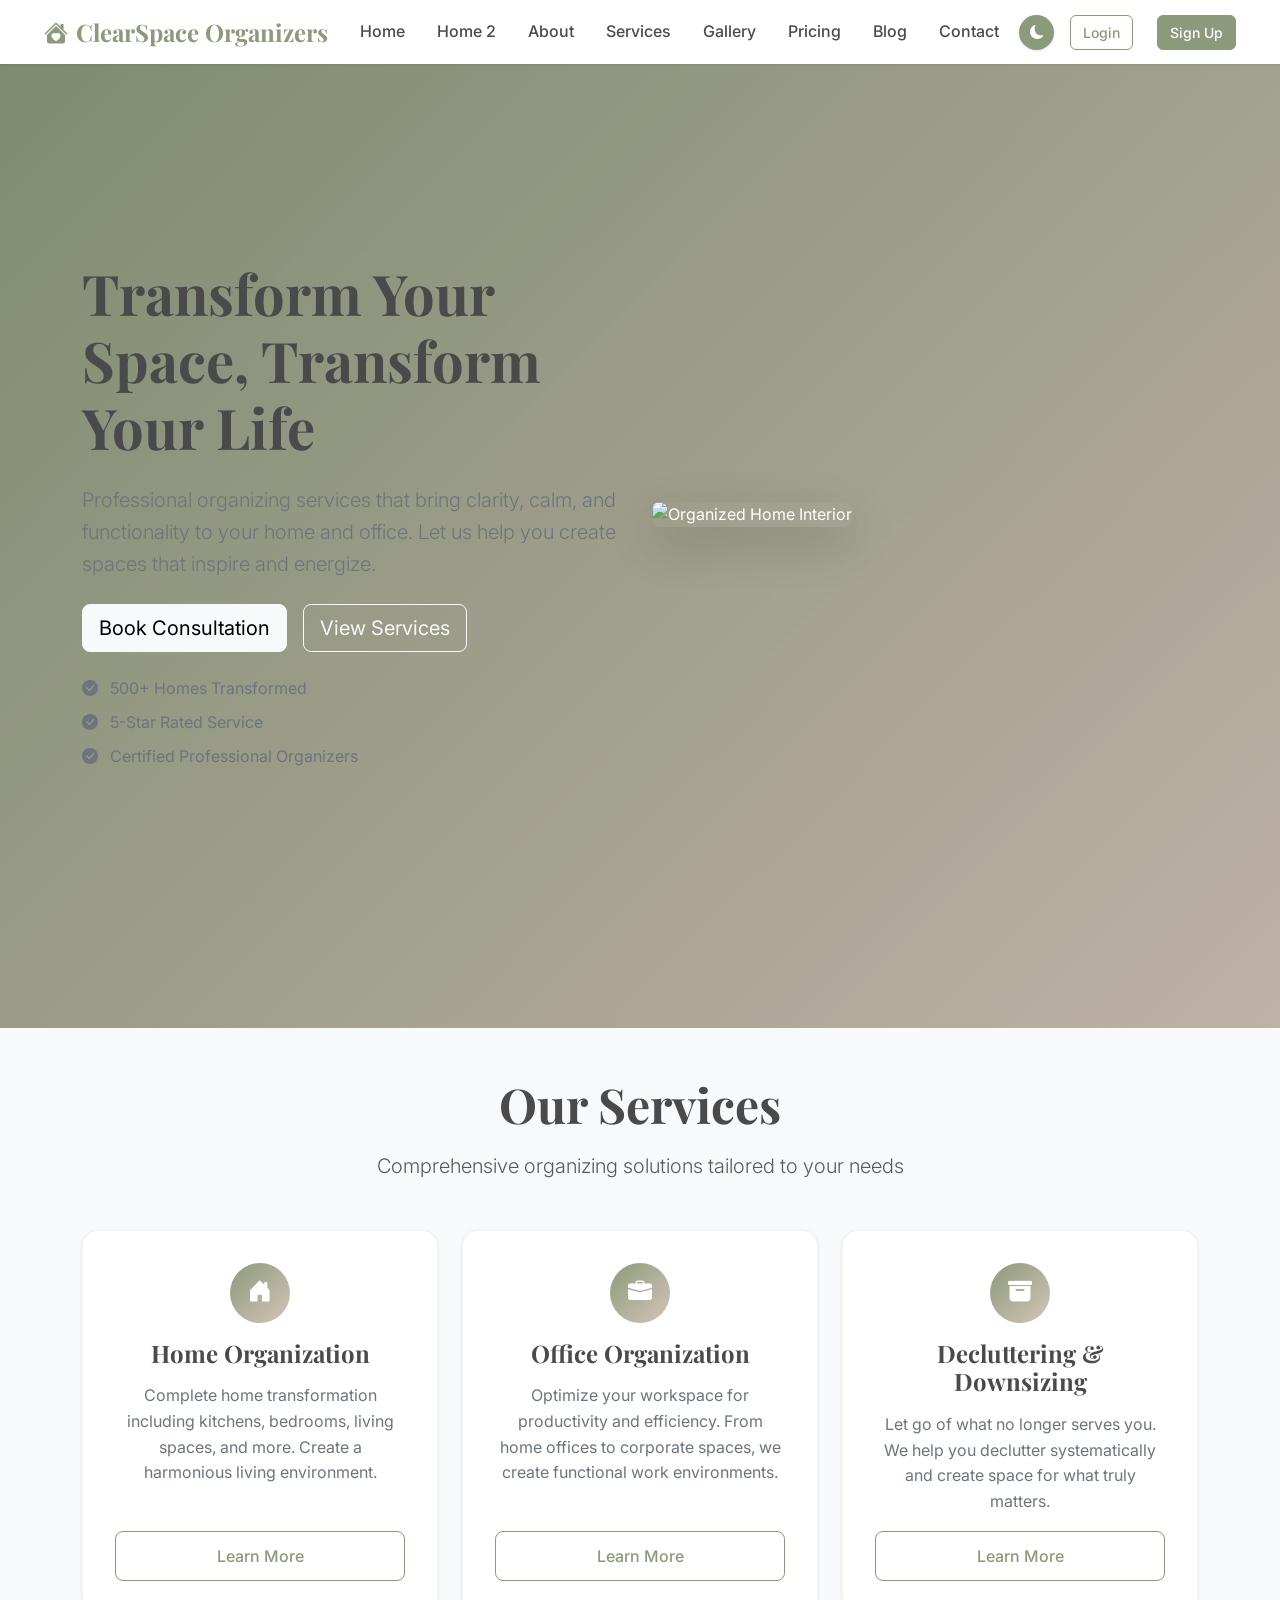
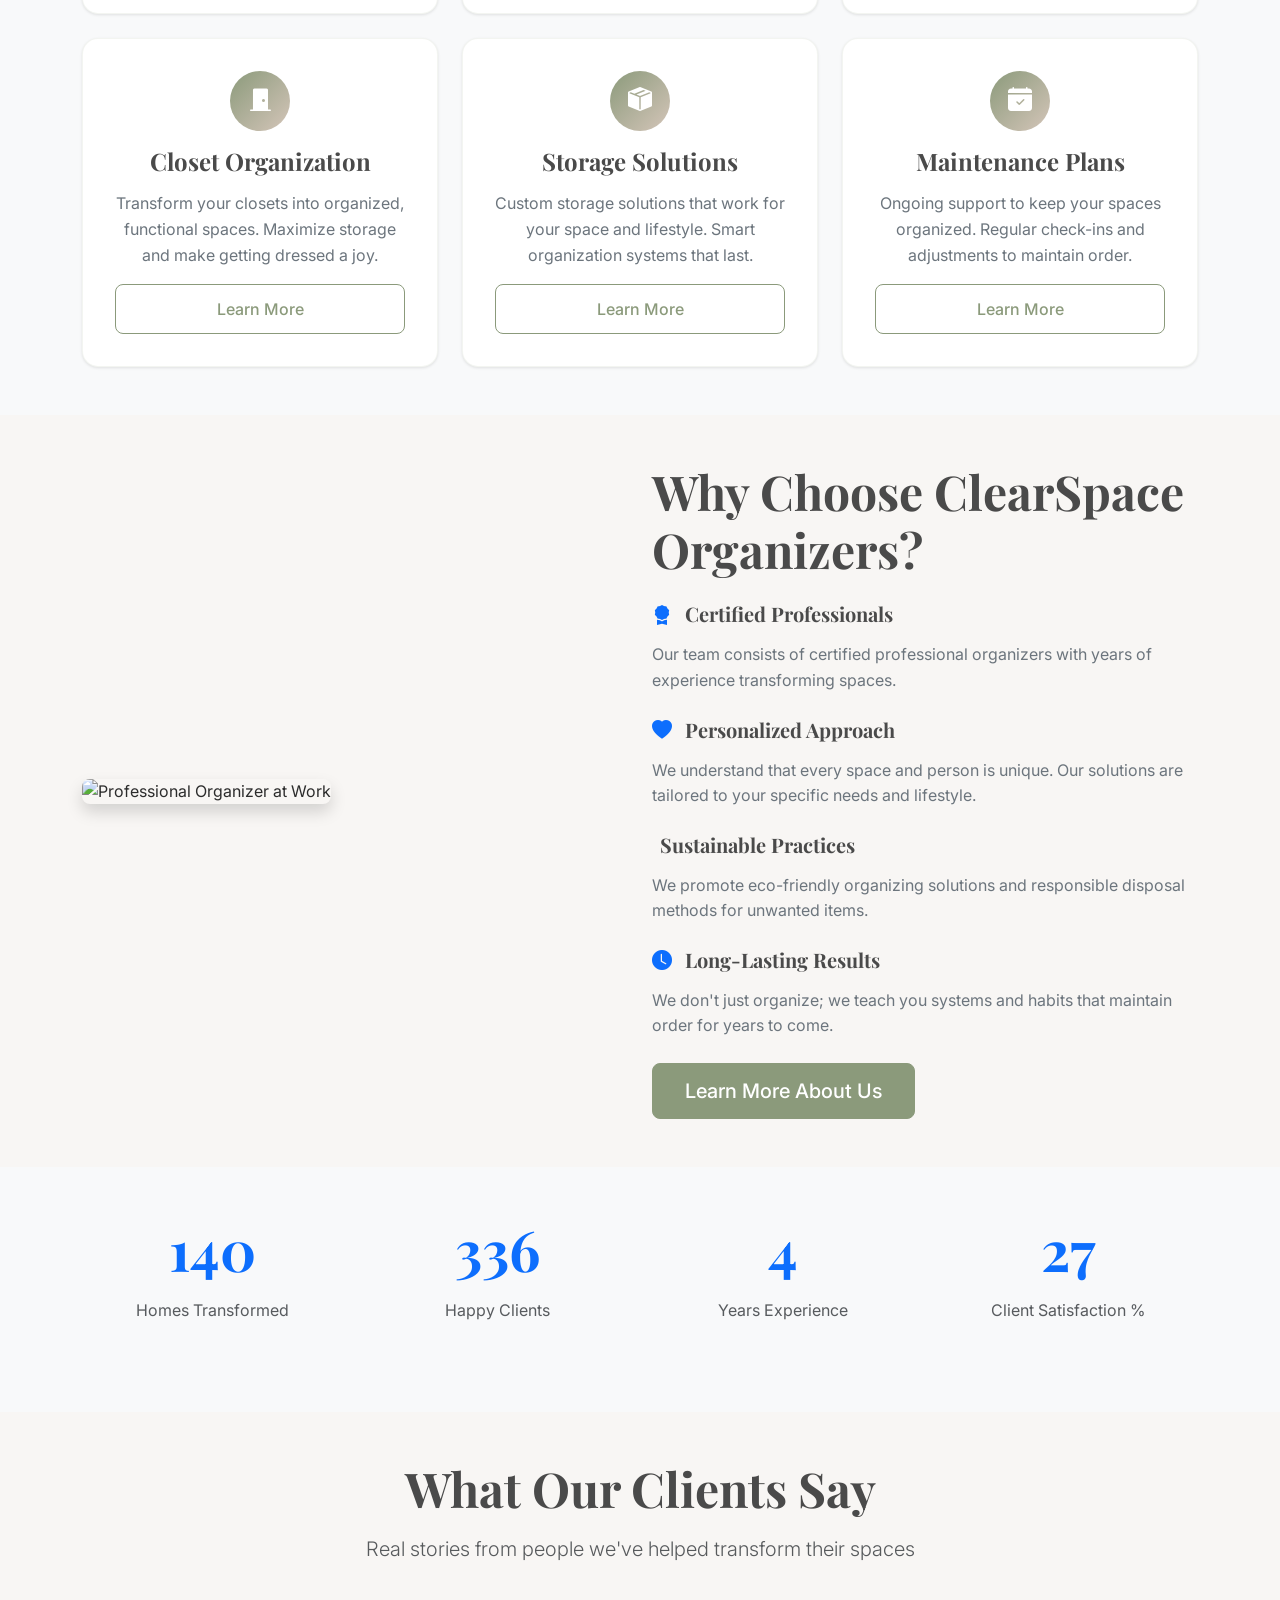
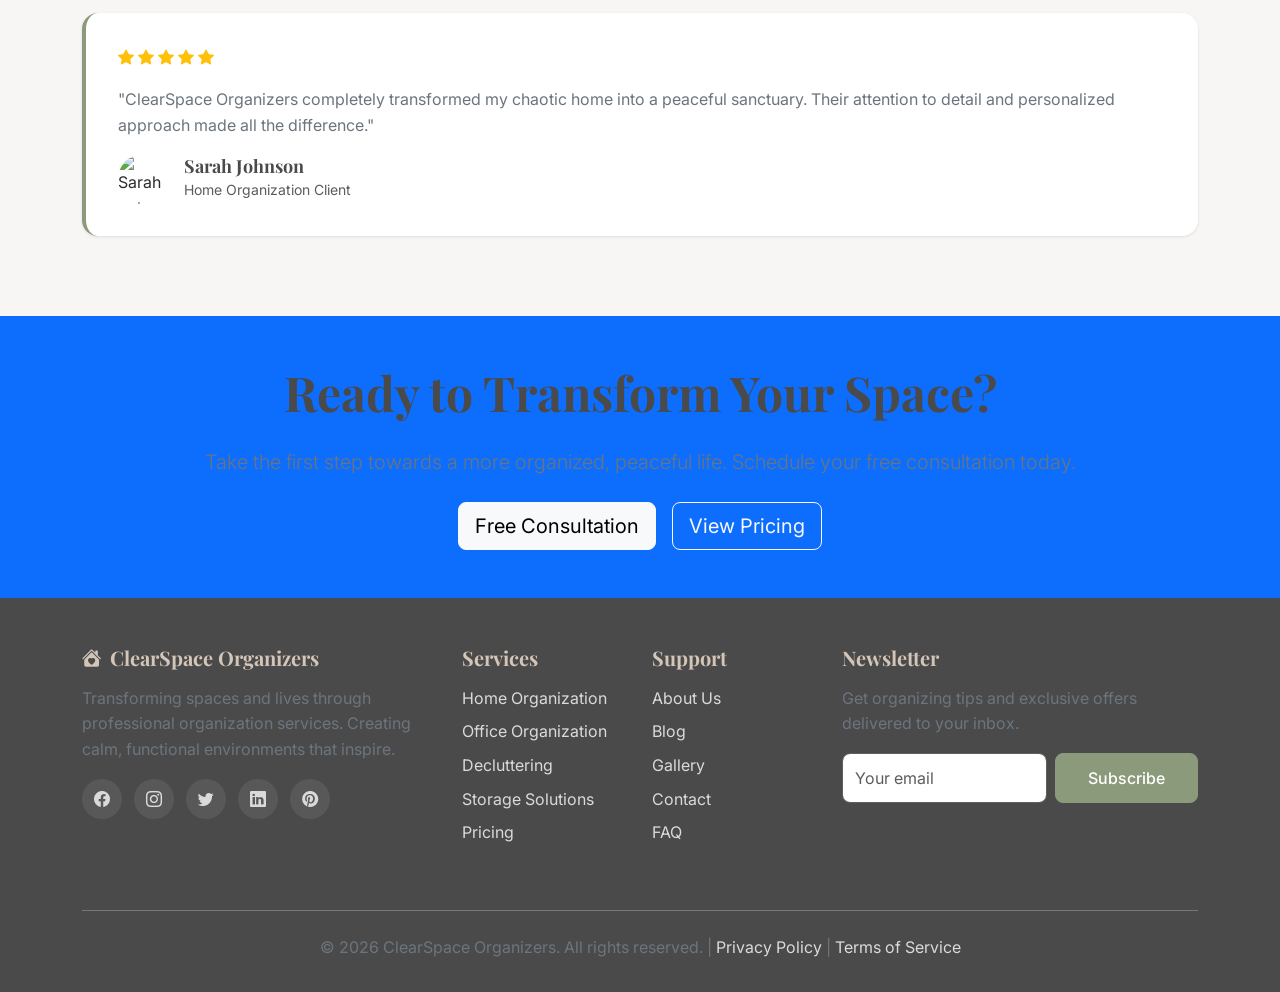
==== index.html @ b967cad3 "first commit" ====
<!DOCTYPE html>
<html lang="en" data-theme="light">

<head>
    <meta charset="UTF-8">
    <meta name="viewport" content="width=device-width, initial-scale=1.0">
    <title>ClearSpace Organizers - Professional Home & Office Organization Services</title>
    <meta name="description"
        content="Transform your space with ClearSpace Organizers. Professional home organization, decluttering, and storage solutions for a calmer, more organized life.">
    <meta name="keywords"
        content="professional organizer, home organization, decluttering, storage solutions, office organization">
    <meta name="author" content="ClearSpace Organizers">

    <!-- Bootstrap 5 CSS -->
    <link href="https://cdn.jsdelivr.net/npm/bootstrap@5.3.0/dist/css/bootstrap.min.css" rel="stylesheet">
    <!-- Bootstrap Icons -->
    <link rel="stylesheet" href="https://cdn.jsdelivr.net/npm/bootstrap-icons@1.11.0/font/bootstrap-icons.css">
    <!-- Custom CSS -->
    <link rel="stylesheet" href="assets/css/style.css">

    <!-- Open Graph Meta Tags -->
    <meta property="og:title" content="ClearSpace Organizers - Professional Organization Services">
    <meta property="og:description"
        content="Transform your space with professional home and office organization services">
    <meta property="og:type" content="website">
    <meta property="og:url" content="#">

    <!-- Favicon -->
    <link rel="icon" type="image/x-icon" href="assets/images/favicon.ico">
</head>

<body>
    <!-- Navigation -->
    <header>
        <nav class="navbar navbar-expand-lg fixed-top">
            <div class="container">
                <a class="navbar-brand" href="index.html">
                    <i class="bi bi-house-heart-fill me-2"></i>ClearSpace Organizers
                </a>
                <button class="navbar-toggler" type="button" data-bs-toggle="collapse" data-bs-target="#navbarNav"
                    aria-controls="navbarNav" aria-expanded="false" aria-label="Toggle navigation">
                    <span class="navbar-toggler-icon"></span>
                </button>
                <div class="collapse navbar-collapse" id="navbarNav">
                    <ul class="navbar-nav me-auto">
                        <li class="nav-item">
                            <a class="nav-link active" href="index.html">Home</a>
                        </li>

                        <li class="nav-item">
                            <a class="nav-link active" href="home-2.html">Home&nbsp;2</a>
                        </li>
                        <li class="nav-item">
                            <a class="nav-link" href="about.html">About</a>
                        </li>
                        <li class="nav-item">
                            <a class="nav-link" href="services.html">Services</a>
                        </li>
                        <li class="nav-item">
                            <a class="nav-link" href="gallery.html">Gallery</a>
                        </li>
                        <li class="nav-item">
                            <a class="nav-link" href="pricing.html">Pricing</a>
                        </li>
                        <li class="nav-item">
                            <a class="nav-link" href="blog.html">Blog</a>
                        </li>
                        <li class="nav-item">
                            <a class="nav-link" href="contact.html">Contact</a>
                        </li>
                    </ul>
                    <div class="d-flex align-items-center">
                        <button class="theme-toggle me-3" id="themeToggle" aria-label="Toggle theme">
                            <i class="bi bi-moon-fill"></i>
                        </button>
                        <a href="login.html" class="btn btn-outline-primary btn-sm me-3">Login</a>
                        <a href="register.html" class="btn btn-primary btn-sm">Sign Up</a>
                    </div>
                </div>
            </div>
        </nav>
    </header>

    <!-- Main Content -->
    <main>
        <!-- Hero Section -->
        <section class="hero-section">
            <div class="container">
                <div class="row align-items-center min-vh-100">
                    <div class="col-lg-6 hero-content animate-slide-in-left">
                        <h1 class="display-4 fw-bold mb-4">Transform Your Space, Transform Your Life</h1>
                        <p class="lead mb-4">Professional organizing services that bring clarity, calm, and
                            functionality to your home and office. Let us help you create spaces that inspire and
                            energize.</p>
                        <div class="d-flex flex-wrap gap-3">
                            <a href="contact.html" class="btn btn-light btn-lg">Book Consultation</a>
                            <a href="services.html" class="btn btn-outline-light btn-lg">View Services</a>
                        </div>
                        <div class="mt-4">
                            <p class="mb-2"><i class="bi bi-check-circle-fill me-2"></i> 500+ Homes Transformed</p>
                            <p class="mb-2"><i class="bi bi-check-circle-fill me-2"></i> 5-Star Rated Service</p>
                            <p class="mb-0"><i class="bi bi-check-circle-fill me-2"></i> Certified Professional
                                Organizers</p>
                        </div>
                    </div>
                    <div class="col-lg-6 hero-content animate-slide-in-right">
                        <img src="https://images.unsplash.com/photo-1513694203232-719a280e022f?ixlib=rb-4.0.3&auto=format&fit=crop&w=1000&q=80"
                            alt="Organized Home Interior" class="img-fluid rounded-3 shadow-lg">
                    </div>
                </div>
            </div>
        </section>

        <!-- Services Overview Section -->
        <section class="section-padding bg-light">
            <div class="container">
                <div class="text-center mb-5 animate-on-scroll">
                    <h2 class="display-5 fw-bold">Our Services</h2>
                    <p class="lead text-muted">Comprehensive organizing solutions tailored to your needs</p>
                </div>
                <div class="row g-4">
                    <div class="col-md-6 col-lg-4 animate-on-scroll">
                        <div class="service-card text-center">
                            <div class="service-icon mx-auto">
                                <i class="bi bi-house-door-fill"></i>
                            </div>
                            <h4>Home Organization</h4>
                            <p>Complete home transformation including kitchens, bedrooms, living spaces, and more.
                                Create a harmonious living environment.</p>
                            <a href="services.html" class="btn btn-outline-primary">Learn More</a>
                        </div>
                    </div>
                    <div class="col-md-6 col-lg-4 animate-on-scroll">
                        <div class="service-card text-center">
                            <div class="service-icon mx-auto">
                                <i class="bi bi-briefcase-fill"></i>
                            </div>
                            <h4>Office Organization</h4>
                            <p>Optimize your workspace for productivity and efficiency. From home offices to corporate
                                spaces, we create functional work environments.</p>
                            <a href="services.html" class="btn btn-outline-primary">Learn More</a>
                        </div>
                    </div>
                    <div class="col-md-6 col-lg-4 animate-on-scroll">
                        <div class="service-card text-center">
                            <div class="service-icon mx-auto">
                                <i class="bi bi-archive-fill"></i>
                            </div>
                            <h4>Decluttering & Downsizing</h4>
                            <p>Let go of what no longer serves you. We help you declutter systematically and create
                                space for what truly matters.</p>
                            <a href="services.html" class="btn btn-outline-primary">Learn More</a>
                        </div>
                    </div>
                    <div class="col-md-6 col-lg-4 animate-on-scroll">
                        <div class="service-card text-center">
                            <div class="service-icon mx-auto">
                                <i class="bi bi-door-closed-fill"></i>
                            </div>
                            <h4>Closet Organization</h4>
                            <p>Transform your closets into organized, functional spaces. Maximize storage and make
                                getting dressed a joy.</p>
                            <a href="services.html" class="btn btn-outline-primary">Learn More</a>
                        </div>
                    </div>
                    <div class="col-md-6 col-lg-4 animate-on-scroll">
                        <div class="service-card text-center">
                            <div class="service-icon mx-auto">
                                <i class="bi bi-box-seam-fill"></i>
                            </div>
                            <h4>Storage Solutions</h4>
                            <p>Custom storage solutions that work for your space and lifestyle. Smart organization
                                systems that last.</p>
                            <a href="services.html" class="btn btn-outline-primary">Learn More</a>
                        </div>
                    </div>
                    <div class="col-md-6 col-lg-4 animate-on-scroll">
                        <div class="service-card text-center">
                            <div class="service-icon mx-auto">
                                <i class="bi bi-calendar-check-fill"></i>
                            </div>
                            <h4>Maintenance Plans</h4>
                            <p>Ongoing support to keep your spaces organized. Regular check-ins and adjustments to
                                maintain order.</p>
                            <a href="services.html" class="btn btn-outline-primary">Learn More</a>
                        </div>
                    </div>
                </div>
            </div>
        </section>

        <!-- Why Choose Us Section -->
        <section class="section-padding">
            <div class="container">
                <div class="row align-items-center">
                    <div class="col-lg-6 mb-4 mb-lg-0 animate-on-scroll">
                        <img src="https://www.findmyorganizer.com/dynamic/thumbs/2020/01/13/5e1bfad2b48f6.jpg"
                            alt="Professional Organizer at Work" class="img-fluid rounded-3 shadow">
                    </div>
                    <div class="col-lg-6 animate-on-scroll">
                        <h2 class="display-5 fw-bold mb-4">Why Choose ClearSpace Organizers?</h2>
                        <div class="mb-4">
                            <h5><i class="bi bi-award-fill text-primary me-2"></i> Certified Professionals</h5>
                            <p>Our team consists of certified professional organizers with years of experience
                                transforming spaces.</p>
                        </div>
                        <div class="mb-4">
                            <h5><i class="bi bi-heart-fill text-primary me-2"></i> Personalized Approach</h5>
                            <p>We understand that every space and person is unique. Our solutions are tailored to your
                                specific needs and lifestyle.</p>
                        </div>
                        <div class="mb-4">
                            <h5><i class="bi bi-shield-check-fill text-primary me-2"></i> Sustainable Practices</h5>
                            <p>We promote eco-friendly organizing solutions and responsible disposal methods for
                                unwanted items.</p>
                        </div>
                        <div class="mb-4">
                            <h5><i class="bi bi-clock-fill text-primary me-2"></i> Long-Lasting Results</h5>
                            <p>We don't just organize; we teach you systems and habits that maintain order for years to
                                come.</p>
                        </div>
                        <a href="about.html" class="btn btn-primary btn-lg">Learn More About Us</a>
                    </div>
                </div>
            </div>
        </section>

        <!-- Statistics Section -->
        <section class="section-padding bg-light">
            <div class="container">
                <div class="row text-center">
                    <div class="col-6 col-md-3 mb-4 animate-on-scroll">
                        <div class="stat-item">
                            <h3 class="display-4 fw-bold text-primary" data-counter="500">0</h3>
                            <p class="text-muted">Homes Transformed</p>
                        </div>
                    </div>
                    <div class="col-6 col-md-3 mb-4 animate-on-scroll">
                        <div class="stat-item">
                            <h3 class="display-4 fw-bold text-primary" data-counter="1200">0</h3>
                            <p class="text-muted">Happy Clients</p>
                        </div>
                    </div>
                    <div class="col-6 col-md-3 mb-4 animate-on-scroll">
                        <div class="stat-item">
                            <h3 class="display-4 fw-bold text-primary" data-counter="15">0</h3>
                            <p class="text-muted">Years Experience</p>
                        </div>
                    </div>
                    <div class="col-6 col-md-3 mb-4 animate-on-scroll">
                        <div class="stat-item">
                            <h3 class="display-4 fw-bold text-primary" data-counter="98">0</h3>
                            <p class="text-muted">Client Satisfaction %</p>
                        </div>
                    </div>
                </div>
            </div>
        </section>

        <!-- Testimonials Section -->
        <section class="section-padding">
            <div class="container">
                <div class="text-center mb-5 animate-on-scroll">
                    <h2 class="display-5 fw-bold">What Our Clients Say</h2>
                    <p class="lead text-muted">Real stories from people we've helped transform their spaces</p>
                </div>
                <div class="testimonial-slider">
                    <div class="testimonial-item">
                        <div class="testimonial-card">
                            <div class="rating mb-3">
                                <i class="bi bi-star-fill"></i>
                                <i class="bi bi-star-fill"></i>
                                <i class="bi bi-star-fill"></i>
                                <i class="bi bi-star-fill"></i>
                                <i class="bi bi-star-fill"></i>
                            </div>
                            <p class="mb-3">"ClearSpace Organizers completely transformed my chaotic home into a
                                peaceful sanctuary. Their attention to detail and personalized approach made all the
                                difference."</p>
                            <div class="d-flex align-items-center">
                                <img src="https://images.unsplash.com/photo-1494790108755-2616b612b786?ixlib=rb-4.0.3&ixid=M3wxMjA3fDB8MHxwaG90by1wYWdlfHx8fGVufDB8fHx8fA%3D%3D&auto=format&fit=crop&w=100&q=80"
                                    alt="Sarah Johnson" class="rounded-circle me-3" width="50" height="50">
                                <div>
                                    <h6 class="mb-0">Sarah Johnson</h6>
                                    <small class="text-muted">Home Organization Client</small>
                                </div>
                            </div>
                        </div>
                    </div>
                    <div class="testimonial-item">
                        <div class="testimonial-card">
                            <div class="rating mb-3">
                                <i class="bi bi-star-fill"></i>
                                <i class="bi bi-star-fill"></i>
                                <i class="bi bi-star-fill"></i>
                                <i class="bi bi-star-fill"></i>
                                <i class="bi bi-star-fill"></i>
                            </div>
                            <p class="mb-3">"I was overwhelmed by years of accumulated clutter. The team was patient,
                                non-judgmental, and helped me create systems that actually work for my lifestyle."</p>
                            <div class="d-flex align-items-center">
                                <img src="https://images.unsplash.com/photo-1507003211169-0a1dd7228f2d?ixlib=rb-4.0.3&ixid=M3wxMjA3fDB8MHxwaG90by1wYWdlfHx8fGVufDB8fHx8fA%3D%3D&auto=format&fit=crop&w=100&q=80"
                                    alt="Michael Chen" class="rounded-circle me-3" width="50" height="50">
                                <div>
                                    <h6 class="mb-0">Michael Chen</h6>
                                    <small class="text-muted">Decluttering Client</small>
                                </div>
                            </div>
                        </div>
                    </div>
                    <div class="testimonial-item">
                        <div class="testimonial-card">
                            <div class="rating mb-3">
                                <i class="bi bi-star-fill"></i>
                                <i class="bi bi-star-fill"></i>
                                <i class="bi bi-star-fill"></i>
                                <i class="bi bi-star-fill"></i>
                                <i class="bi bi-star-fill"></i>
                            </div>
                            <p class="mb-3">"My home office went from disaster zone to productivity powerhouse. I'm more
                                focused and efficient than ever before. Worth every penny!"</p>
                            <div class="d-flex align-items-center">
                                <img src="https://images.unsplash.com/photo-1438761681033-6461ffad8d80?ixlib=rb-4.0.3&ixid=M3wxMjA3fDB8MHxwaG90by1wYWdlfHx8fGVufDB8fHx8fA%3D%3D&auto=format&fit=crop&w=100&q=80"
                                    alt="Emily Rodriguez" class="rounded-circle me-3" width="50" height="50">
                                <div>
                                    <h6 class="mb-0">Emily Rodriguez</h6>
                                    <small class="text-muted">Office Organization Client</small>
                                </div>
                            </div>
                        </div>
                    </div>
                </div>
            </div>
        </section>

        <!-- CTA Section -->
        <section class="section-padding bg-primary text-white">
            <div class="container text-center">
                <h2 class="display-5 fw-bold mb-4">Ready to Transform Your Space?</h2>
                <p class="lead mb-4">Take the first step towards a more organized, peaceful life. Schedule your free
                    consultation today.</p>
                <div class="d-flex justify-content-center gap-3 flex-wrap">
                    <a href="contact.html" class="btn btn-light btn-lg">Free Consultation</a>
                    <a href="pricing.html" class="btn btn-outline-light btn-lg">View Pricing</a>
                </div>
            </div>
        </section>
    </main>

    <!-- Footer -->
    <footer class="footer">
        <div class="container">
            <div class="row">
                <div class="col-lg-4 mb-4">
                    <h5><i class="bi bi-house-heart-fill me-2"></i>ClearSpace Organizers</h5>
                    <p class="mb-3">Transforming spaces and lives through professional organization services. Creating
                        calm, functional environments that inspire.</p>
                    <div class="social-icons">
                        <a href="#" aria-label="Facebook"><i class="bi bi-facebook"></i></a>
                        <a href="#" aria-label="Instagram"><i class="bi bi-instagram"></i></a>
                        <a href="#" aria-label="Twitter"><i class="bi bi-twitter"></i></a>
                        <a href="#" aria-label="LinkedIn"><i class="bi bi-linkedin"></i></a>
                        <a href="#" aria-label="Pinterest"><i class="bi bi-pinterest"></i></a>
                    </div>
                </div>
                <div class="col-lg-2 col-md-6 mb-4">
                    <h5>Services</h5>
                    <ul class="list-unstyled">
                        <li class="mb-2"><a href="services.html">Home Organization</a></li>
                        <li class="mb-2"><a href="services.html">Office Organization</a></li>
                        <li class="mb-2"><a href="services.html">Decluttering</a></li>
                        <li class="mb-2"><a href="services.html">Storage Solutions</a></li>
                        <li class="mb-2"><a href="pricing.html">Pricing</a></li>
                    </ul>
                </div>
                <div class="col-lg-2 col-md-6 mb-4">
                    <h5>Support</h5>
                    <ul class="list-unstyled">
                        <li class="mb-2"><a href="about.html">About Us</a></li>
                        <li class="mb-2"><a href="blog.html">Blog</a></li>
                        <li class="mb-2"><a href="gallery.html">Gallery</a></li>
                        <li class="mb-2"><a href="contact.html">Contact</a></li>
                        <li class="mb-2"><a href="#">FAQ</a></li>
                    </ul>
                </div>
                <div class="col-lg-4 mb-4">
                    <h5>Newsletter</h5>
                    <p class="mb-3">Get organizing tips and exclusive offers delivered to your inbox.</p>
                    <form class="d-flex">
                        <input type="email" class="form-control me-2" placeholder="Your email" required>
                        <button type="submit" class="btn btn-primary">Subscribe</button>
                    </form>
                </div>
            </div>
            <hr class="my-4 bg-white">
            <div class="text-center">
                <p class="mb-0">&copy; 2026 ClearSpace Organizers. All rights reserved. | <a href="#"
                        class="text-white">Privacy Policy</a> | <a href="#" class="text-white">Terms of Service</a></p>
            </div>
        </div>
    </footer>

    <!-- Back to Top Button -->
    <button class="back-to-top" id="backToTop" aria-label="Back to top">
        <i class="bi bi-arrow-up"></i>
    </button>

    <!-- Bootstrap 5 JS -->
    <script src="https://cdn.jsdelivr.net/npm/bootstrap@5.3.0/dist/js/bootstrap.bundle.min.js"></script>
    <!-- Custom JS -->
    <script src="assets/js/main.js"></script>
</body>

</html>
---- assets/css/style.css ----
/* ==================== IMPORTS ==================== */
@import url('https://fonts.googleapis.com/css2?family=Playfair+Display:wght@400;700&family=Inter:wght@300;400;500;600;700&display=swap');

/* ==================== CSS VARIABLES ==================== */
:root {
  /* Colors */
  --primary-color: #8B9A7B;
  /* Soft Sage Green */
  --secondary-color: #D4C5B9;
  /* Warm Beige/Light Taupe */
  --accent-color: #4A4A4A;
  /* Elegant Charcoal/Dark Gray */
  --light-color: #F8F6F4;
  --dark-color: #2C2C2C;
  --white-color: #FFFFFF;
  --gray-color: #6C757D;

  /* Typography */
  --primary-font: 'Inter', sans-serif;
  --secondary-font: 'Playfair Display', serif;

  /* Spacing */
  --spacing-xs: 0.5rem;
  --spacing-sm: 1rem;
  --spacing-md: 2rem;
  --spacing-lg: 3rem;
  --spacing-xl: 4rem;

  /* Border Radius */
  --border-radius-sm: 0.375rem;
  --border-radius-md: 0.5rem;
  --border-radius-lg: 1rem;

  /* Shadows */
  --shadow-sm: 0 1px 3px rgba(0, 0, 0, 0.1);
  --shadow-md: 0 4px 6px rgba(0, 0, 0, 0.1);
  --shadow-lg: 0 10px 25px rgba(0, 0, 0, 0.1);

  /* Transitions */
  --transition: all 0.3s ease;
}

/* ==================== DARK MODE VARIABLES ==================== */
/* ==================== DARK MODE VARIABLES ==================== */
body.dark {
  --primary-color: #9AAB8B;
  --secondary-color: #4A4A4A;
  /* Darker secondary for contrast */
  --accent-color: #F0F0F0;
  --light-color: #121212;
  /* Deep dark background */
  --dark-color: #E0E0E0;
  /* Light text */
  --white-color: #1E1E1E;
  /* Dark component bg */
  --gray-color: #B0B0B0;
}

/* ==================== DARK MODE OVERRIDES ==================== */
body.dark h1,
body.dark h2,
body.dark h3,
body.dark h4,
body.dark h5,
body.dark h6 {
  color: var(--accent-color) !important;
}

body.dark p,
body.dark span,
body.dark li {
  color: var(--dark-color);
}

body.dark a {
  color: #B8C9A9;
  /* Lighter Sage for links */
}

body.dark a:hover {
  color: #FFFFFF;
}

/* Dark Mode - Header/Nav */
body.dark .navbar {
  background-color: #1E1E1E !important;
  border-bottom: 1px solid #333;
}

body.dark .navbar-brand {
  color: #9AAB8B !important;
}

body.dark .navbar-nav .nav-link {
  color: #E0E0E0 !important;
}

body.dark .navbar-nav .nav-link:hover,
body.dark .navbar-nav .nav-link.active {
  color: #9AAB8B !important;
}

/* Dark Mode - Hero Section */
body.dark .hero-section {
  background: linear-gradient(135deg, #1a1a1a, #2c2c2c);
  color: #E0E0E0;
}

body.dark .hero-section h1,
body.dark .hero-section p {
  color: #FFFFFF !important;
}

/* Dark Mode - Footer */
body.dark .footer {
  background-color: #000000;
  color: #B0B0B0;
  border-top: 1px solid #333;
}

body.dark .footer h5 {
  color: #FFFFFF;
}

body.dark .footer a {
  color: #B0B0B0;
  opacity: 1;
}

body.dark .footer a:hover {
  color: #9AAB8B;
}

body.dark .form-control,
body.dark .form-select {
  background-color: #2C2C2C;
  border-color: #444;
  color: #E0E0E0;
}

body.dark .form-control:focus {
  background-color: #333;
  color: #FFFFFF;
}

body.dark .card {
  background-color: #1E1E1E;
  border-color: #333;
}

body.dark .service-card,
body.dark .pricing-card,
body.dark .blog-card {
  background-color: #1E1E1E;
  border: 1px solid #333;
}

body.dark .accordion-button {
  background-color: #1E1E1E;
  color: #E0E0E0;
}

body.dark .accordion-button:not(.collapsed) {
  background-color: #2C2C2C;
  color: #9AAB8B;
}

body.dark .accordion-item {
  background-color: #1E1E1E;
  border-color: #333;
}

/* Dark Mode - Bootstrap Utility Overrides */
body.dark .bg-light {
  background-color: #1E1E1E !important;
  color: #E0E0E0;
}

body.dark .bg-white {
  background-color: #121212 !important;
}

body.dark .text-muted {
  color: #B0B0B0 !important;
}

body.dark .form-label {
  color: #E0E0E0;
}

body.dark .input-group-text {
  background-color: #2C2C2C;
  border-color: #444;
  color: #E0E0E0;
}

body.dark .form-check-label {
  color: #E0E0E0;
}

body.dark .divider span {
  background-color: #1E1E1E !important;
  color: #B0B0B0;
  padding: 0 10px;
}

body.dark .divider::after {
  background: #444;
}

body.dark .text-dark {
  color: #E0E0E0 !important;
}

body.dark a.text-dark:hover {
  color: var(--primary-color) !important;
}

body.dark ::placeholder {
  color: #888 !important;
  opacity: 1;
  /* Firefox */
}



body.dark .border-light {
  border-color: #333 !important;
}

body.dark .shadow-sm,
body.dark .shadow,
body.dark .shadow-lg {
  box-shadow: 0 4px 6px rgba(0, 0, 0, 0.3) !important;
}

/* Specific Fixes for Stats/Counters */
body.dark .stat-item h3 {
  color: #9AAB8B !important;
  /* Ensure primary color visibility */
}

body.dark .review-card,
body.dark .feature-box {
  background-color: #1E1E1E;
  border: 1px solid #333;
}

/* ==================== GLOBAL STYLES ==================== */
* {
  margin: 0;
  padding: 0;
  box-sizing: border-box;
}

html {
  scroll-behavior: smooth;
}

body {
  font-family: var(--primary-font);
  font-size: 16px;
  line-height: 1.6;
  color: var(--dark-color);
  background-color: var(--light-color);
  transition: var(--transition);
}

/* ==================== TYPOGRAPHY ==================== */
h1,
h2,
h3,
h4,
h5,
h6 {
  font-family: var(--secondary-font);
  font-weight: 700;
  color: var(--accent-color);
  margin-bottom: var(--spacing-sm);
  line-height: 1.2;
}

h1 {
  font-size: 3rem;
}

h2 {
  font-size: 2.5rem;
}

h3 {
  font-size: 2rem;
}

h4 {
  font-size: 1.5rem;
}

h5 {
  font-size: 1.25rem;
}

h6 {
  font-size: 1.125rem;
}

p {
  margin-bottom: var(--spacing-sm);
  color: var(--gray-color);
}

a {
  color: var(--primary-color);
  text-decoration: none;
  transition: var(--transition);
}

a:hover {
  color: var(--accent-color);
}

/* ==================== BOOTSTRAP OVERRIDES ==================== */
.btn-primary {
  background-color: var(--primary-color);
  border-color: var(--primary-color);
  color: var(--white-color);
  font-weight: 500;
  padding: 0.75rem 2rem;
  border-radius: var(--border-radius-md);
  transition: var(--transition);
}

.btn-primary:hover {
  background-color: var(--accent-color);
  border-color: var(--accent-color);
  transform: translateY(-2px);
  box-shadow: var(--shadow-md);
}

.btn-outline-primary {
  border-color: var(--primary-color);
  color: var(--primary-color);
  font-weight: 500;
  padding: 0.75rem 2rem;
  border-radius: var(--border-radius-md);
  transition: var(--transition);
}

.btn-outline-primary:hover {
  background-color: var(--primary-color);
  border-color: var(--primary-color);
  color: var(--white-color);
  transform: translateY(-2px);
  box-shadow: var(--shadow-md);
}

.navbar {
  background-color: var(--white-color) !important;
  box-shadow: var(--shadow-sm);
  transition: var(--transition);
}

@media (min-width: 1200px) {
  .navbar .container {
    max-width: 95%;
  }
}

.navbar-brand {
  font-family: var(--secondary-font);
  font-size: 1.5rem;
  font-weight: 700;
  color: var(--primary-color) !important;
}

.navbar-nav .nav-link {
  color: var(--accent-color) !important;
  font-weight: 500;
  margin: 0 0.5rem;
  transition: var(--transition);
}

.navbar-nav .nav-link:hover {
  color: var(--primary-color) !important;
}

/* ==================== CUSTOM COMPONENTS ==================== */
.hero-section {
  background: linear-gradient(135deg, var(--primary-color), var(--secondary-color));
  color: var(--white-color);
  padding: var(--spacing-xl) 0;
  min-height: 100vh;
  display: flex;
  align-items: center;
  position: relative;
  overflow: hidden;
}

.hero-section::before {
  content: '';
  position: absolute;
  top: 0;
  left: 0;
  right: 0;
  bottom: 0;
  background: rgba(0, 0, 0, 0.1);
  z-index: 1;
}

.hero-content {
  position: relative;
  z-index: 2;
}

.section-padding {
  padding: var(--spacing-lg) 0;
}

.service-card {
  background: var(--white-color);
  border-radius: var(--border-radius-lg);
  padding: var(--spacing-md);
  box-shadow: var(--shadow-sm);
  transition: var(--transition);
  height: 100%;
  border: 1px solid rgba(139, 154, 123, 0.1);
  display: flex;
  flex-direction: column;
}

.service-card .btn {
  margin-top: auto;
}

.service-card:hover {
  transform: translateY(-5px);
  box-shadow: var(--shadow-lg);
  border-color: var(--primary-color);
}

.service-icon {
  width: 60px;
  height: 60px;
  background: linear-gradient(135deg, var(--primary-color), var(--secondary-color));
  border-radius: 50%;
  display: flex;
  align-items: center;
  justify-content: center;
  margin-bottom: var(--spacing-sm);
  color: var(--white-color);
  font-size: 1.5rem;
}

.testimonial-card {
  background: var(--white-color);
  border-radius: var(--border-radius-lg);
  padding: var(--spacing-md);
  box-shadow: var(--shadow-sm);
  margin-bottom: var(--spacing-md);
  border-left: 4px solid var(--primary-color);
}

.rating {
  color: #FFC107;
  margin-bottom: var(--spacing-sm);
}

.footer {
  background-color: var(--accent-color);
  color: var(--white-color);
  padding: var(--spacing-lg) 0 var(--spacing-md);
}

.footer h5 {
  color: var(--secondary-color);
  margin-bottom: var(--spacing-sm);
}

.footer a {
  color: var(--white-color);
  opacity: 0.8;
}

.footer a:hover {
  opacity: 1;
  color: var(--secondary-color);
}

.social-icons a {
  display: inline-block;
  width: 40px;
  height: 40px;
  background: rgba(255, 255, 255, 0.1);
  border-radius: 50%;
  text-align: center;
  line-height: 40px;
  margin-right: var(--spacing-xs);
  transition: var(--transition);
}

.social-icons a:hover {
  background: var(--primary-color);
  transform: translateY(-3px);
}

/* ==================== THEME TOGGLE ==================== */
.theme-toggle {
  background: var(--primary-color);
  color: var(--white-color);
  border: none;
  border-radius: 50%;
  width: 35px;
  height: 35px;
  display: flex;
  align-items: center;
  justify-content: center;
  cursor: pointer;
  box-shadow: var(--shadow-sm);
  transition: var(--transition);
  font-size: 0.875rem;
}

.theme-toggle:hover {
  background: var(--accent-color);
  transform: scale(1.1);
}

/* ==================== NAVBAR BUTTONS ==================== */
.navbar .btn-sm {
  padding: 0.375rem 0.75rem;
  font-size: 0.875rem;
  border-radius: 0.375rem;
}

.navbar .btn-primary {
  margin-left: 0.5rem;
}

/* ==================== BACK TO TOP ==================== */
.back-to-top {
  position: fixed;
  bottom: 30px;
  right: 30px;
  background: var(--primary-color);
  color: var(--white-color);
  border: none;
  border-radius: 50%;
  width: 50px;
  height: 50px;
  display: flex;
  align-items: center;
  justify-content: center;
  cursor: pointer;
  box-shadow: var(--shadow-md);
  transition: var(--transition);
  opacity: 0;
  visibility: hidden;
  z-index: 999;
}

.back-to-top.show {
  opacity: 1;
  visibility: visible;
}

.back-to-top:hover {
  background: var(--accent-color);
  transform: translateY(-5px);
}

/* ==================== ANIMATIONS ==================== */
@keyframes fadeInUp {
  from {
    opacity: 0;
    transform: translateY(30px);
  }

  to {
    opacity: 1;
    transform: translateY(0);
  }
}

.animate-fade-in-up {
  animation: fadeInUp 0.8s ease-out;
}

@keyframes slideInLeft {
  from {
    opacity: 0;
    transform: translateX(-50px);
  }

  to {
    opacity: 1;
    transform: translateX(0);
  }
}

.animate-slide-in-left {
  animation: slideInLeft 0.8s ease-out;
}

@keyframes slideInRight {
  from {
    opacity: 0;
    transform: translateX(50px);
  }

  to {
    opacity: 1;
    transform: translateX(0);
  }
}

.animate-slide-in-right {
  animation: slideInRight 0.8s ease-out;
}

/* ==================== GALLERY STYLES ==================== */
.gallery-item {
  position: relative;
  overflow: hidden;
  border-radius: var(--border-radius-md);
  margin-bottom: var(--spacing-sm);
  cursor: pointer;
}

.gallery-item img {
  width: 100%;
  height: 250px;
  object-fit: cover;
  transition: var(--transition);
}

.gallery-item:hover img {
  transform: scale(1.1);
}

.gallery-overlay {
  position: absolute;
  top: 0;
  left: 0;
  right: 0;
  bottom: 0;
  background: linear-gradient(to bottom, transparent, rgba(0, 0, 0, 0.7));
  display: flex;
  align-items: flex-end;
  padding: var(--spacing-sm);
  opacity: 0;
  transition: var(--transition);
}

body.dark .alert-info {
  background-color: rgba(13, 202, 240, 0.2);
  color: var(--dark-color);
  border-color: rgba(13, 202, 240, 0.3);
}

.gallery-item:hover .gallery-overlay {
  opacity: 1;
}

/* ==================== PRICING STYLES ==================== */
.pricing-card {
  background: var(--white-color);
  border-radius: var(--border-radius-lg);
  padding: var(--spacing-md);
  box-shadow: var(--shadow-sm);
  transition: var(--transition);
  position: relative;
  border: 2px solid transparent;
}

.pricing-card.featured {
  border-color: var(--primary-color);
  transform: scale(1.05);
}

.pricing-card.featured::before {
  content: 'MOST POPULAR';
  position: absolute;
  top: -15px;
  left: 50%;
  transform: translateX(-50%);
  background: var(--primary-color);
  color: var(--white-color);
  padding: 0.25rem 1rem;
  border-radius: var(--border-radius-sm);
  font-size: 0.75rem;
  font-weight: 600;
}

.pricing-card:hover {
  transform: translateY(-5px);
  box-shadow: var(--shadow-lg);
}

.price {
  font-size: 3rem;
  font-weight: 700;
  color: var(--primary-color);
  margin-bottom: var(--spacing-sm);
}

.price-period {
  font-size: 1rem;
  color: var(--gray-color);
  font-weight: 400;
}

/* ==================== BLOG STYLES ==================== */
.blog-card {
  background: var(--white-color);
  border-radius: var(--border-radius-lg);
  overflow: hidden;
  box-shadow: var(--shadow-sm);
  transition: var(--transition);
  margin-bottom: var(--spacing-md);
  height: 100%;
  display: flex;
  flex-direction: column;
}

.blog-card:hover {
  transform: translateY(-5px);
  box-shadow: var(--shadow-lg);
}

.blog-card img {
  width: 100%;
  height: 200px;
  object-fit: cover;
}

.blog-content {
  padding: var(--spacing-md);
  flex: 1;
  display: flex;
  flex-direction: column;
}

.blog-meta {
  color: var(--gray-color);
  font-size: 0.875rem;
  margin-bottom: var(--spacing-sm);
}

.blog-content .btn {
  margin-top: auto;
  align-self: center;
}

/* ==================== TEAM SECTION ==================== */
.team-member-img {
  width: 100%;
  height: 350px;
  object-fit: cover;
  object-position: top center;
  transition: var(--transition);
}

/* ==================== CONTACT FORM ==================== */
.contact-form {
  background: var(--white-color);
  border-radius: var(--border-radius-lg);
  padding: var(--spacing-lg);
  box-shadow: var(--shadow-md);
}

.form-control,
.form-select {
  border: 1px solid rgba(139, 154, 123, 0.3);
  border-radius: var(--border-radius-md);
  padding: 0.75rem;
  transition: var(--transition);
}

.form-control:focus,
.form-select:focus {
  border-color: var(--primary-color);
  box-shadow: 0 0 0 0.2rem rgba(139, 154, 123, 0.25);
}

/* ==================== RESPONSIVE DESIGN ==================== */
@media (max-width: 1200px) {
  h1 {
    font-size: 2.5rem;
  }

  h2 {
    font-size: 2rem;
  }

  h3 {
    font-size: 1.75rem;
  }
}

@media (max-width: 992px) {
  h1 {
    font-size: 2.25rem;
  }

  h2 {
    font-size: 1.875rem;
  }

  h3 {
    font-size: 1.5rem;
  }

  .hero-section {
    min-height: 80vh;
  }
}

@media (max-width: 768px) {
  h1 {
    font-size: 2rem;
  }

  h2 {
    font-size: 1.5rem;
  }

  h3 {
    font-size: 1.25rem;
  }

  .section-padding {
    padding: var(--spacing-md) 0;
  }

  .hero-section {
    min-height: 70vh;
    text-align: center;
  }

  .service-card {
    margin-bottom: var(--spacing-md);
  }

  .pricing-card.featured {
    transform: none;
  }
}

@media (max-width: 576px) {
  h1 {
    font-size: 1.75rem;
  }

  h2 {
    font-size: 1.375rem;
  }

  .navbar-collapse .d-flex.align-items-center {
    flex-direction: column;
    align-items: stretch !important;
    gap: 10px;
    margin-top: 15px;
  }

  .navbar-collapse .d-flex.align-items-center .btn {
    width: 100%;
    margin-right: 0 !important;
  }

  .theme-toggle {
    margin-right: 0 !important;
    margin-bottom: 10px;
    align-self: center;
  }

  h3 {
    font-size: 1.125rem;
  }

  .hero-section {
    min-height: 60vh;
  }

  .btn-primary,
  .btn-outline-primary {
    padding: 0.625rem 1.5rem;
    font-size: 0.875rem;
  }

  .theme-toggle {
    width: 45px;
    height: 45px;
    top: 15px;
    right: 15px;
  }

  .back-to-top {
    width: 45px;
    height: 45px;
    bottom: 20px;
    right: 20px;
  }
}

@media (max-width: 425px) {
  h1 {
    font-size: 1.5rem;
  }

  h2 {
    font-size: 1.25rem;
  }

  .section-padding {
    padding: var(--spacing-sm) 0;
  }
}

@media (max-width: 375px) {
  h1 {
    font-size: 1.375rem;
  }

  .service-card {
    padding: var(--spacing-sm);
  }
}

@media (max-width: 320px) {
  h1 {
    font-size: 1.25rem;
  }

  h2 {
    font-size: 1.125rem;
  }

  .btn-primary,
  .btn-outline-primary {
    display: block;
    width: 100%;
    margin-bottom: var(--spacing-xs);
  }
}

/* ==================== RTL SUPPORT ==================== */
[dir="rtl"] {
  direction: rtl;
  text-align: right;
}

[dir="rtl"] .navbar-nav .nav-link {
  margin: 0 0.5rem;
}

[dir="rtl"] .social-icons a {
  margin-right: 0;
  margin-left: var(--spacing-xs);
}

[dir="rtl"] .text-start {
  text-align: right !important;
}

[dir="rtl"] .text-end {
  text-align: left !important;
}

/* ==================== ACCESSIBILITY ==================== */
.sr-only {
  position: absolute;
  width: 1px;
  height: 1px;
  padding: 0;
  margin: -1px;
  overflow: hidden;
  clip: rect(0, 0, 0, 0);
  white-space: nowrap;
  border: 0;
}

:focus {
  outline: 2px solid var(--primary-color);
  outline-offset: 2px;
}

/* ==================== PRINT STYLES ==================== */
@media print {

  .theme-toggle,
  .back-to-top,
  .navbar,
  .footer {
    display: none !important;
  }

  body {
    font-size: 12pt;
    line-height: 1.4;
  }

  h1 {
    font-size: 18pt;
  }

  h2 {
    font-size: 16pt;
  }

  h3 {
    font-size: 14pt;
  }
}
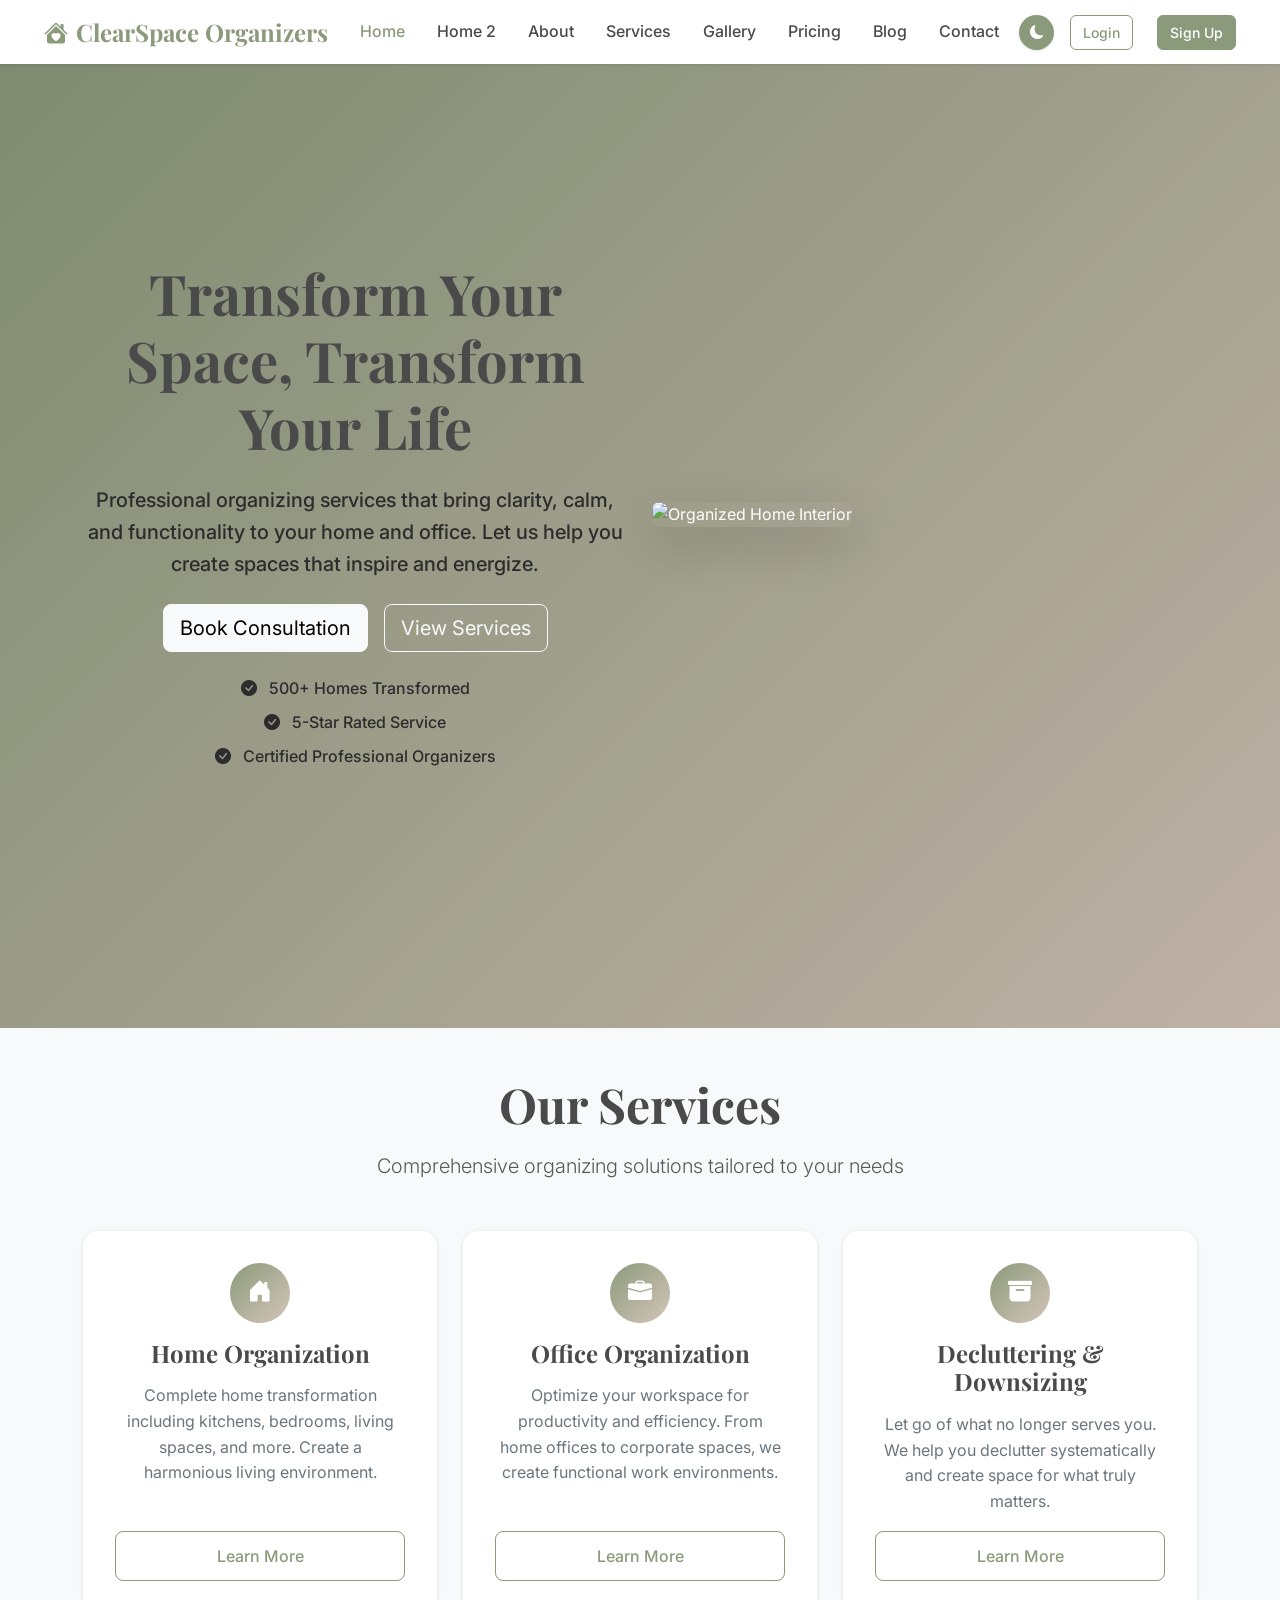
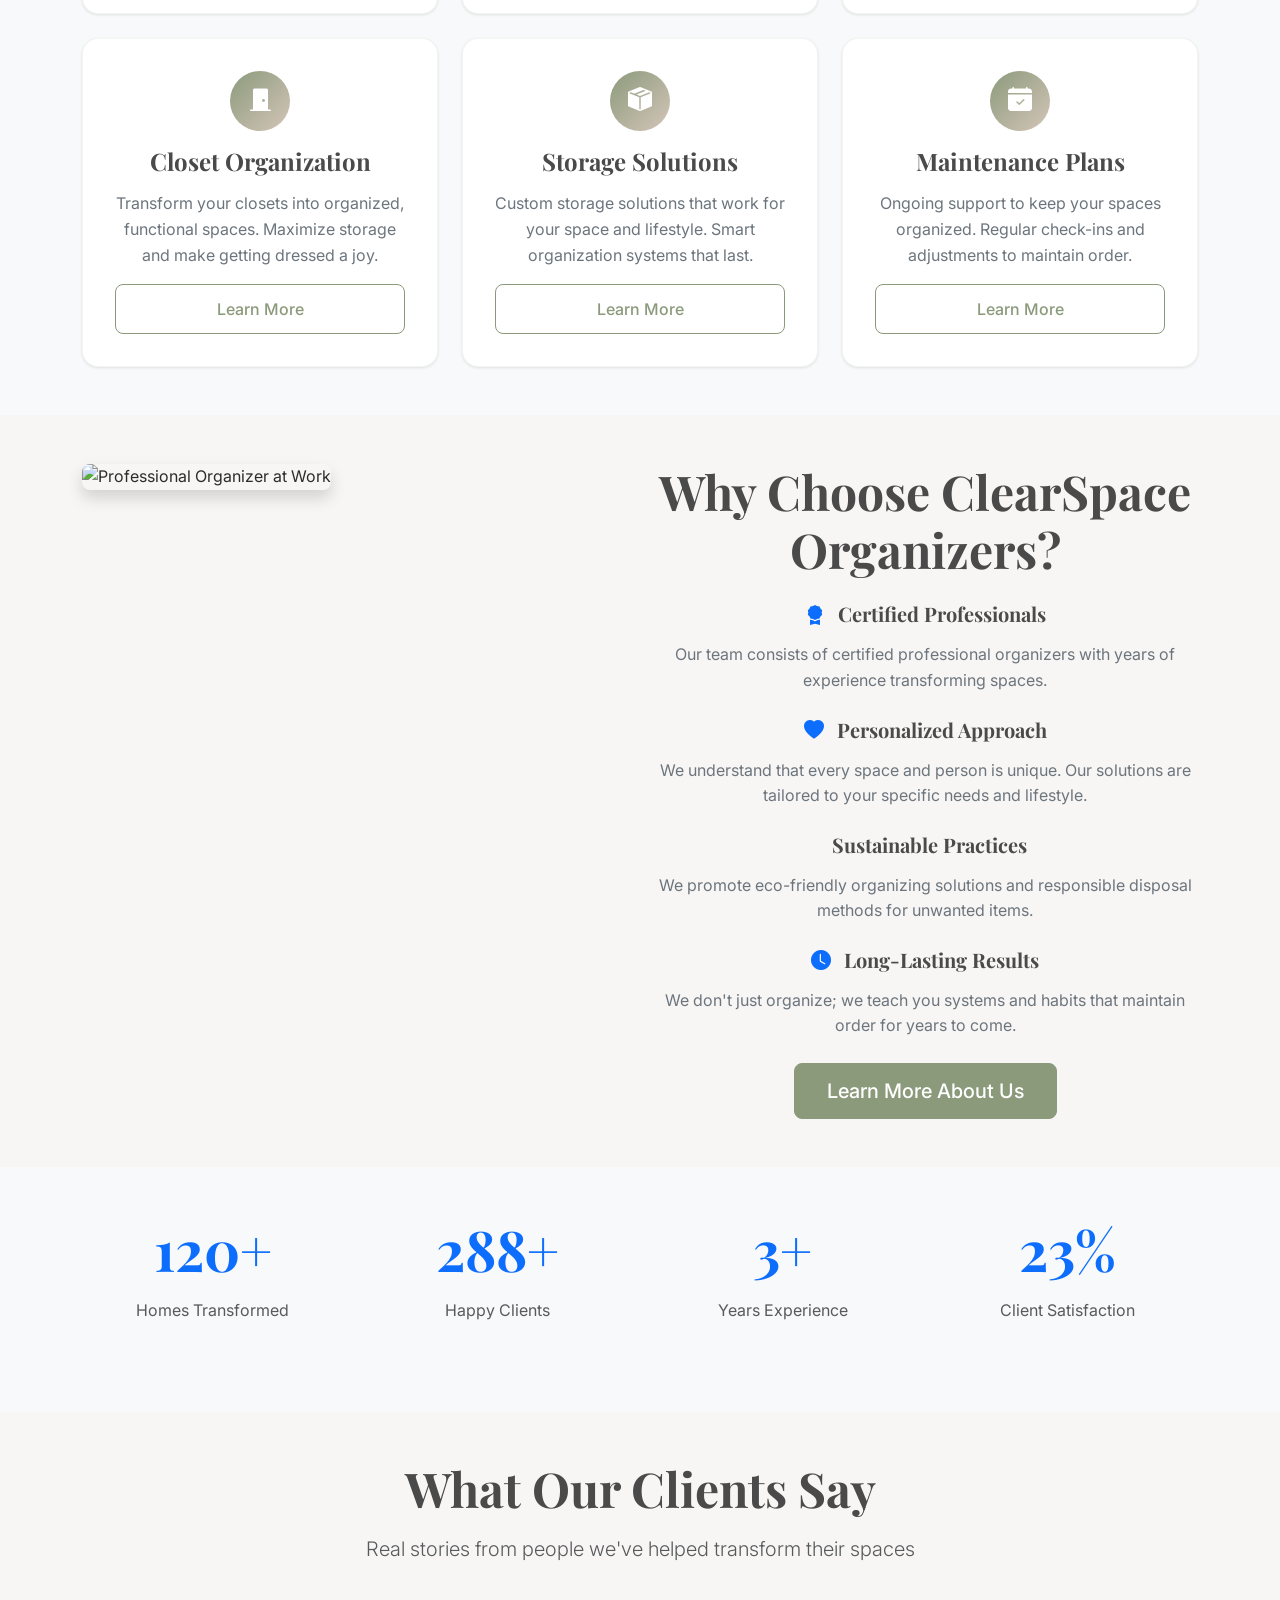
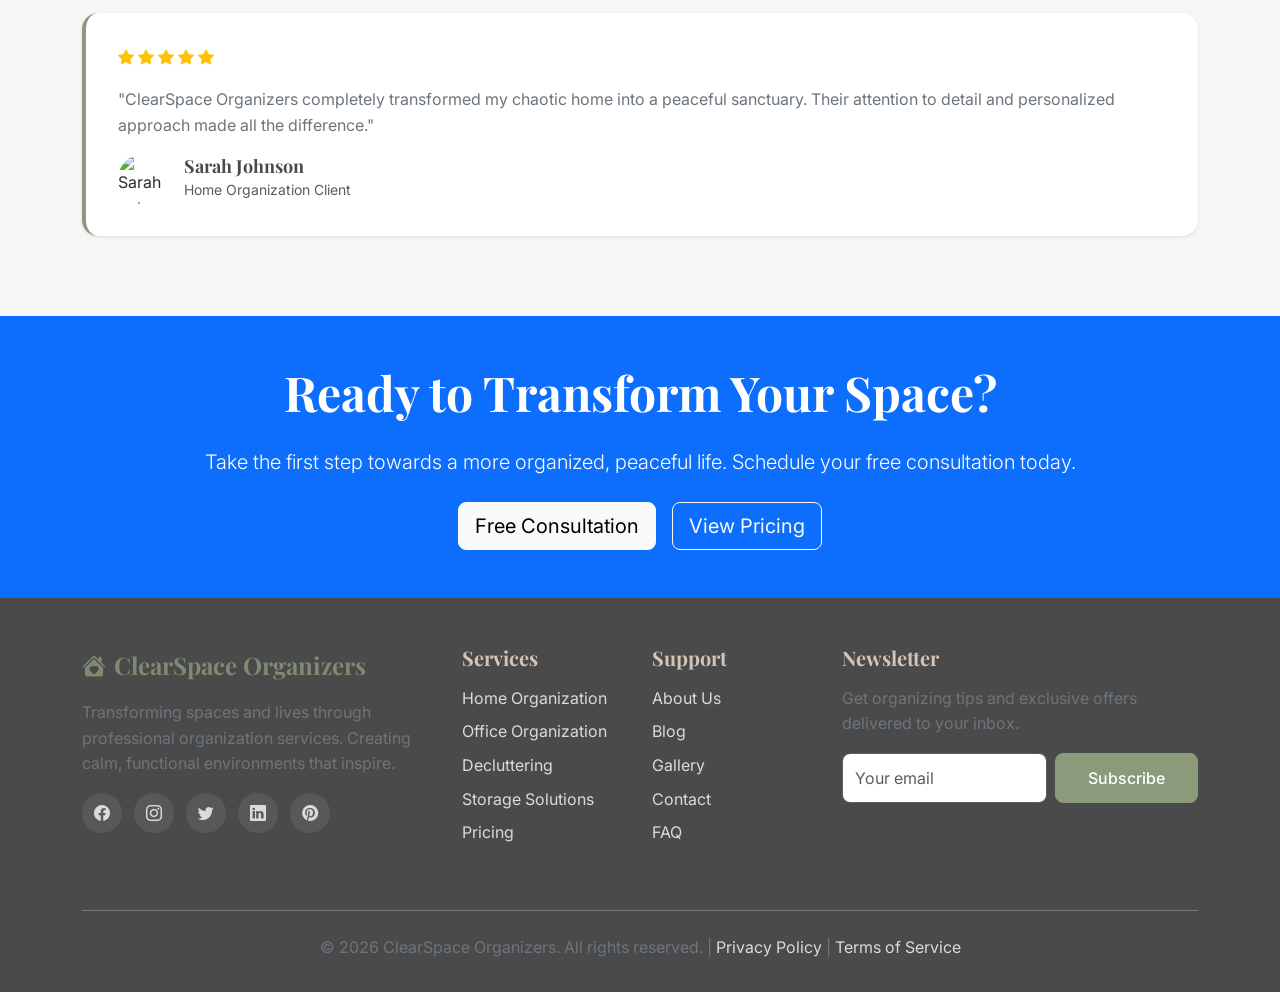
==== commit 41aa57a5: "Update site content, styles, and add favicon for deployment" ====
--- a/index.html
+++ b/index.html
@@ -26,7 +26,7 @@
     <meta property="og:url" content="#">
 
     <!-- Favicon -->
-    <link rel="icon" type="image/x-icon" href="assets/images/favicon.ico">
+    <link rel="icon" type="image/png" href="assets/images/favicon.png">
 </head>
 
 <body>
@@ -48,7 +48,7 @@
                         </li>
 
                         <li class="nav-item">
-                            <a class="nav-link active" href="home-2.html">Home&nbsp;2</a>
+                            <a class="nav-link" href="home-2.html">Home&nbsp;2</a>
                         </li>
                         <li class="nav-item">
                             <a class="nav-link" href="about.html">About</a>
@@ -87,12 +87,12 @@
         <section class="hero-section">
             <div class="container">
                 <div class="row align-items-center min-vh-100">
-                    <div class="col-lg-6 hero-content animate-slide-in-left">
+                    <div class="col-lg-6 hero-content animate-slide-in-left text-center">
                         <h1 class="display-4 fw-bold mb-4">Transform Your Space, Transform Your Life</h1>
                         <p class="lead mb-4">Professional organizing services that bring clarity, calm, and
                             functionality to your home and office. Let us help you create spaces that inspire and
                             energize.</p>
-                        <div class="d-flex flex-wrap gap-3">
+                        <div class="d-flex flex-wrap gap-3 justify-content-center">
                             <a href="contact.html" class="btn btn-light btn-lg">Book Consultation</a>
                             <a href="services.html" class="btn btn-outline-light btn-lg">View Services</a>
                         </div>
@@ -192,12 +192,13 @@
         <!-- Why Choose Us Section -->
         <section class="section-padding">
             <div class="container">
-                <div class="row align-items-center">
+                <div class="row align-items-stretch">
                     <div class="col-lg-6 mb-4 mb-lg-0 animate-on-scroll">
                         <img src="https://www.findmyorganizer.com/dynamic/thumbs/2020/01/13/5e1bfad2b48f6.jpg"
-                            alt="Professional Organizer at Work" class="img-fluid rounded-3 shadow">
-                    </div>
-                    <div class="col-lg-6 animate-on-scroll">
+                            alt="Professional Organizer at Work" class="img-fluid rounded-3 shadow h-100 w-100"
+                            style="object-fit: cover;">
+                    </div>
+                    <div class="col-lg-6 animate-on-scroll text-center">
                         <h2 class="display-5 fw-bold mb-4">Why Choose ClearSpace Organizers?</h2>
                         <div class="mb-4">
                             <h5><i class="bi bi-award-fill text-primary me-2"></i> Certified Professionals</h5>
@@ -231,26 +232,26 @@
                 <div class="row text-center">
                     <div class="col-6 col-md-3 mb-4 animate-on-scroll">
                         <div class="stat-item">
-                            <h3 class="display-4 fw-bold text-primary" data-counter="500">0</h3>
+                            <h3 class="display-4 fw-bold text-primary"><span data-counter="500">0</span>+</h3>
                             <p class="text-muted">Homes Transformed</p>
                         </div>
                     </div>
                     <div class="col-6 col-md-3 mb-4 animate-on-scroll">
                         <div class="stat-item">
-                            <h3 class="display-4 fw-bold text-primary" data-counter="1200">0</h3>
+                            <h3 class="display-4 fw-bold text-primary"><span data-counter="1200">0</span>+</h3>
                             <p class="text-muted">Happy Clients</p>
                         </div>
                     </div>
                     <div class="col-6 col-md-3 mb-4 animate-on-scroll">
                         <div class="stat-item">
-                            <h3 class="display-4 fw-bold text-primary" data-counter="15">0</h3>
+                            <h3 class="display-4 fw-bold text-primary"><span data-counter="15">0</span>+</h3>
                             <p class="text-muted">Years Experience</p>
                         </div>
                     </div>
                     <div class="col-6 col-md-3 mb-4 animate-on-scroll">
                         <div class="stat-item">
-                            <h3 class="display-4 fw-bold text-primary" data-counter="98">0</h3>
-                            <p class="text-muted">Client Satisfaction %</p>
+                            <h3 class="display-4 fw-bold text-primary"><span data-counter="98">0</span>%</h3>
+                            <p class="text-muted">Client Satisfaction</p>
                         </div>
                     </div>
                 </div>
@@ -278,8 +279,8 @@
                                 peaceful sanctuary. Their attention to detail and personalized approach made all the
                                 difference."</p>
                             <div class="d-flex align-items-center">
-                                <img src="https://images.unsplash.com/photo-1494790108755-2616b612b786?ixlib=rb-4.0.3&ixid=M3wxMjA3fDB8MHxwaG90by1wYWdlfHx8fGVufDB8fHx8fA%3D%3D&auto=format&fit=crop&w=100&q=80"
-                                    alt="Sarah Johnson" class="rounded-circle me-3" width="50" height="50">
+                                <img src="https://randomuser.me/api/portraits/women/44.jpg" alt="Sarah Johnson"
+                                    class="rounded-circle me-3" width="50" height="50">
                                 <div>
                                     <h6 class="mb-0">Sarah Johnson</h6>
                                     <small class="text-muted">Home Organization Client</small>
@@ -299,8 +300,8 @@
                             <p class="mb-3">"I was overwhelmed by years of accumulated clutter. The team was patient,
                                 non-judgmental, and helped me create systems that actually work for my lifestyle."</p>
                             <div class="d-flex align-items-center">
-                                <img src="https://images.unsplash.com/photo-1507003211169-0a1dd7228f2d?ixlib=rb-4.0.3&ixid=M3wxMjA3fDB8MHxwaG90by1wYWdlfHx8fGVufDB8fHx8fA%3D%3D&auto=format&fit=crop&w=100&q=80"
-                                    alt="Michael Chen" class="rounded-circle me-3" width="50" height="50">
+                                <img src="https://randomuser.me/api/portraits/men/32.jpg" alt="Michael Chen"
+                                    class="rounded-circle me-3" width="50" height="50">
                                 <div>
                                     <h6 class="mb-0">Michael Chen</h6>
                                     <small class="text-muted">Decluttering Client</small>
@@ -320,8 +321,8 @@
                             <p class="mb-3">"My home office went from disaster zone to productivity powerhouse. I'm more
                                 focused and efficient than ever before. Worth every penny!"</p>
                             <div class="d-flex align-items-center">
-                                <img src="https://images.unsplash.com/photo-1438761681033-6461ffad8d80?ixlib=rb-4.0.3&ixid=M3wxMjA3fDB8MHxwaG90by1wYWdlfHx8fGVufDB8fHx8fA%3D%3D&auto=format&fit=crop&w=100&q=80"
-                                    alt="Emily Rodriguez" class="rounded-circle me-3" width="50" height="50">
+                                <img src="https://randomuser.me/api/portraits/women/65.jpg" alt="Emily Rodriguez"
+                                    class="rounded-circle me-3" width="50" height="50">
                                 <div>
                                     <h6 class="mb-0">Emily Rodriguez</h6>
                                     <small class="text-muted">Office Organization Client</small>
@@ -336,8 +337,9 @@
         <!-- CTA Section -->
         <section class="section-padding bg-primary text-white">
             <div class="container text-center">
-                <h2 class="display-5 fw-bold mb-4">Ready to Transform Your Space?</h2>
-                <p class="lead mb-4">Take the first step towards a more organized, peaceful life. Schedule your free
+                <h2 class="display-5 fw-bold mb-4 text-white">Ready to Transform Your Space?</h2>
+                <p class="lead mb-4 text-white">Take the first step towards a more organized, peaceful life. Schedule
+                    your free
                     consultation today.</p>
                 <div class="d-flex justify-content-center gap-3 flex-wrap">
                     <a href="contact.html" class="btn btn-light btn-lg">Free Consultation</a>
@@ -352,7 +354,8 @@
         <div class="container">
             <div class="row">
                 <div class="col-lg-4 mb-4">
-                    <h5><i class="bi bi-house-heart-fill me-2"></i>ClearSpace Organizers</h5>
+                    <a href="index.html" class="navbar-brand d-block mb-3"><i
+                            class="bi bi-house-heart-fill me-2"></i>ClearSpace Organizers</a>
                     <p class="mb-3">Transforming spaces and lives through professional organization services. Creating
                         calm, functional environments that inspire.</p>
                     <div class="social-icons">
--- a/assets/css/style.css
+++ b/assets/css/style.css
@@ -170,6 +170,10 @@
   border-color: #333;
 }
 
+body.dark .accordion-body {
+  color: #E0E0E0;
+}
+
 /* Dark Mode - Bootstrap Utility Overrides */
 body.dark .bg-light {
   background-color: #1E1E1E !important;
@@ -378,9 +382,20 @@
   font-weight: 500;
   margin: 0 0.5rem;
   transition: var(--transition);
-}
-
-.navbar-nav .nav-link:hover {
+  white-space: nowrap;
+}
+
+@media (min-width: 992px) and (max-width: 1250px) {
+  .navbar-nav .nav-link {
+    margin: 0 0.1rem;
+    font-size: 0.9rem;
+    padding-left: 0.3rem !important;
+    padding-right: 0.3rem !important;
+  }
+}
+
+.navbar-nav .nav-link:hover,
+.navbar-nav .nav-link.active {
   color: var(--primary-color) !important;
 }
 
@@ -410,6 +425,11 @@
 .hero-content {
   position: relative;
   z-index: 2;
+}
+
+.hero-section p {
+  color: var(--dark-color);
+  font-weight: 500;
 }
 
 .section-padding {
@@ -900,6 +920,17 @@
     bottom: 20px;
     right: 20px;
   }
+
+  .hero-section .hero-content .d-flex {
+    flex-direction: column;
+    width: 100%;
+  }
+
+  .hero-section .hero-content .btn {
+    width: 100%;
+    margin-bottom: 0.5rem;
+    display: block;
+  }
 }
 
 @media (max-width: 425px) {
@@ -1010,4 +1041,31 @@
   h3 {
     font-size: 14pt;
   }
+
+  /* ==================== REGISTER PAGE FIXES ==================== */
+  .register-section {
+    min-height: 100vh;
+    display: flex;
+    align-items: center;
+    padding-top: 100px;
+    /* Account for fixed navbar */
+    padding-bottom: 50px;
+  }
+
+  @media (max-width: 992px) {
+    .register-section {
+      padding-top: 120px;
+    }
+  }
+
+  /* ==================== GLOBAL RESETS ==================== */
+  img {
+    max-width: 100%;
+    height: auto;
+  }
+
+  /* Ensure inputs are readable in dark mode */
+  body.dark .input-group-text i {
+    color: var(--white-color);
+  }
 }
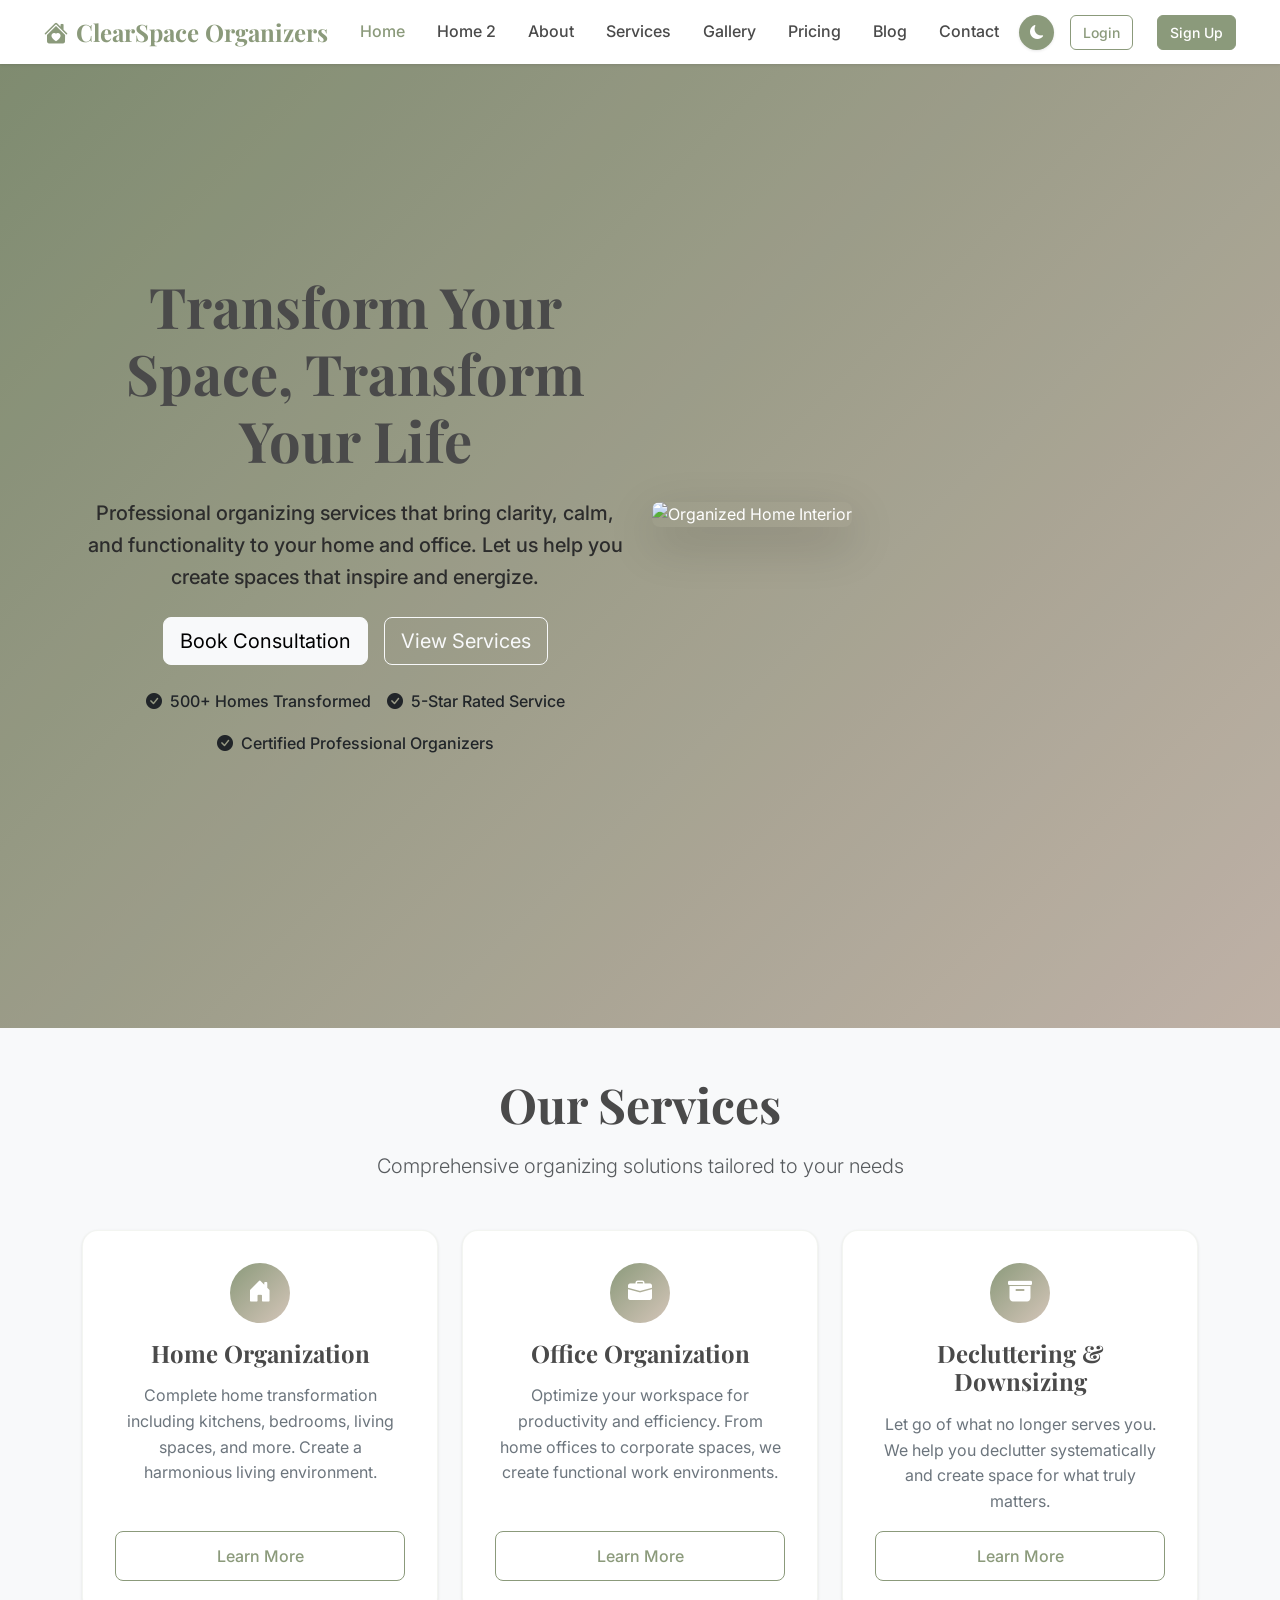
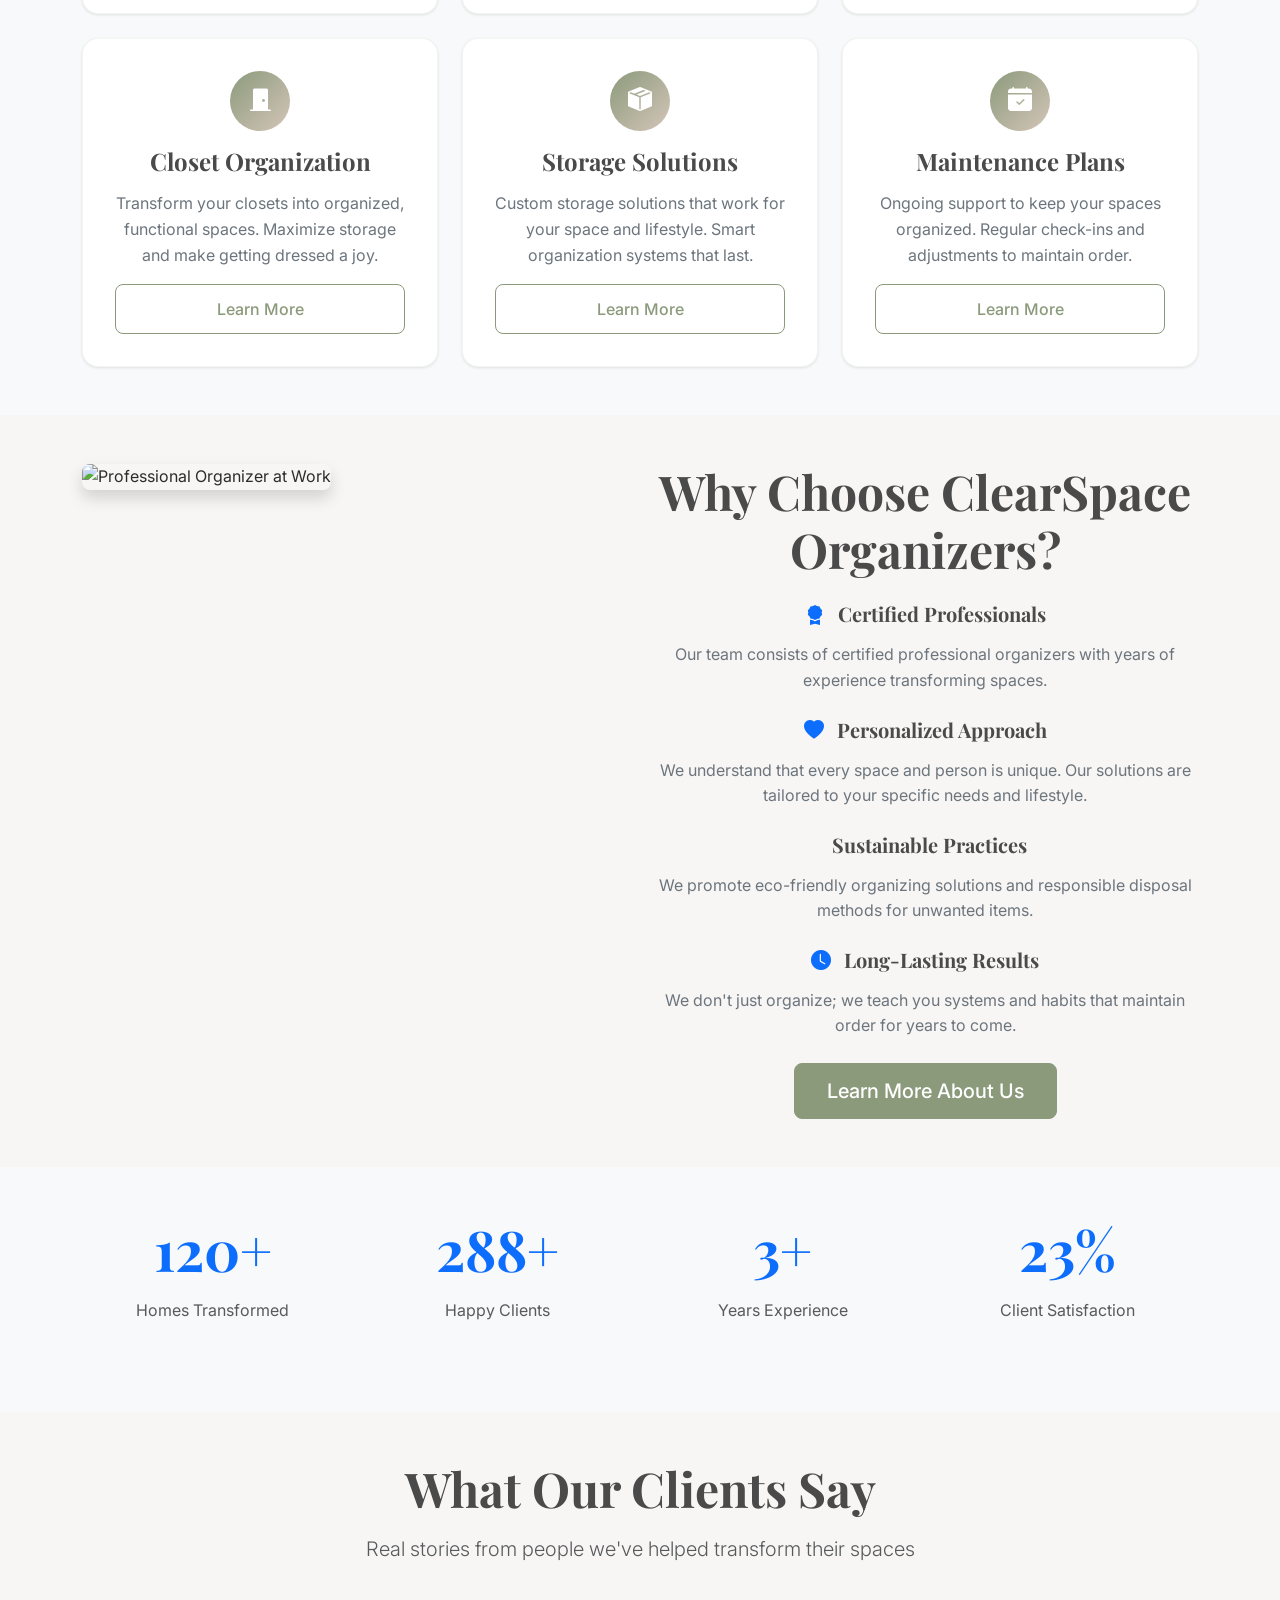
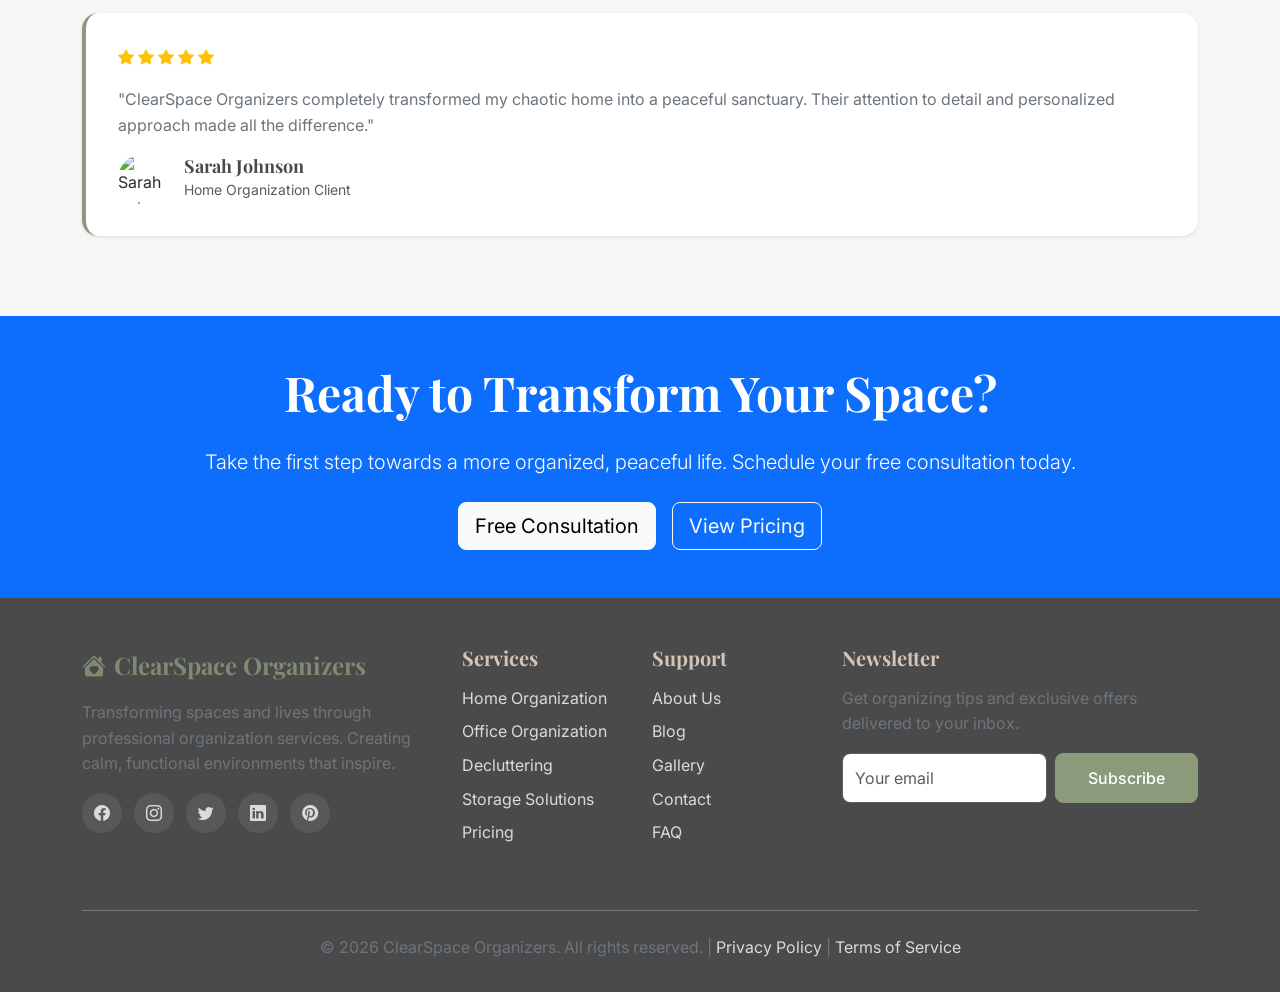
==== commit 4c738af3: "Fix contrast issues and update layout" ====
--- a/index.html
+++ b/index.html
@@ -96,11 +96,19 @@
                             <a href="contact.html" class="btn btn-light btn-lg">Book Consultation</a>
                             <a href="services.html" class="btn btn-outline-light btn-lg">View Services</a>
                         </div>
-                        <div class="mt-4">
-                            <p class="mb-2"><i class="bi bi-check-circle-fill me-2"></i> 500+ Homes Transformed</p>
-                            <p class="mb-2"><i class="bi bi-check-circle-fill me-2"></i> 5-Star Rated Service</p>
-                            <p class="mb-0"><i class="bi bi-check-circle-fill me-2"></i> Certified Professional
-                                Organizers</p>
+                        <div class="mt-4 d-flex flex-wrap gap-3 justify-content-center text-dark">
+                            <div class="d-flex align-items-center">
+                                <i class="bi bi-check-circle-fill me-2"></i>
+                                <span class="fw-medium">500+ Homes Transformed</span>
+                            </div>
+                            <div class="d-flex align-items-center">
+                                <i class="bi bi-check-circle-fill me-2"></i>
+                                <span class="fw-medium">5-Star Rated Service</span>
+                            </div>
+                            <div class="d-flex align-items-center">
+                                <i class="bi bi-check-circle-fill me-2"></i>
+                                <span class="fw-medium">Certified Professional Organizers</span>
+                            </div>
                         </div>
                     </div>
                     <div class="col-lg-6 hero-content animate-slide-in-right">
--- a/assets/css/style.css
+++ b/assets/css/style.css
@@ -321,6 +321,26 @@
 
 a:hover {
   color: var(--accent-color);
+}
+
+/* ==================== CONTRAST FIXES ==================== */
+.bg-primary h1,
+.bg-primary h2,
+.bg-primary h3,
+.bg-primary h4,
+.bg-primary h5,
+.bg-primary h6,
+.bg-primary p,
+.bg-primary .lead,
+.bg-primary span,
+.bg-primary small,
+.bg-primary li {
+  color: var(--white-color) !important;
+}
+
+/* Ensure form controls inside bg-primary maintain their text color */
+.bg-primary .form-control {
+  color: var(--dark-color) !important;
 }
 
 /* ==================== BOOTSTRAP OVERRIDES ==================== */
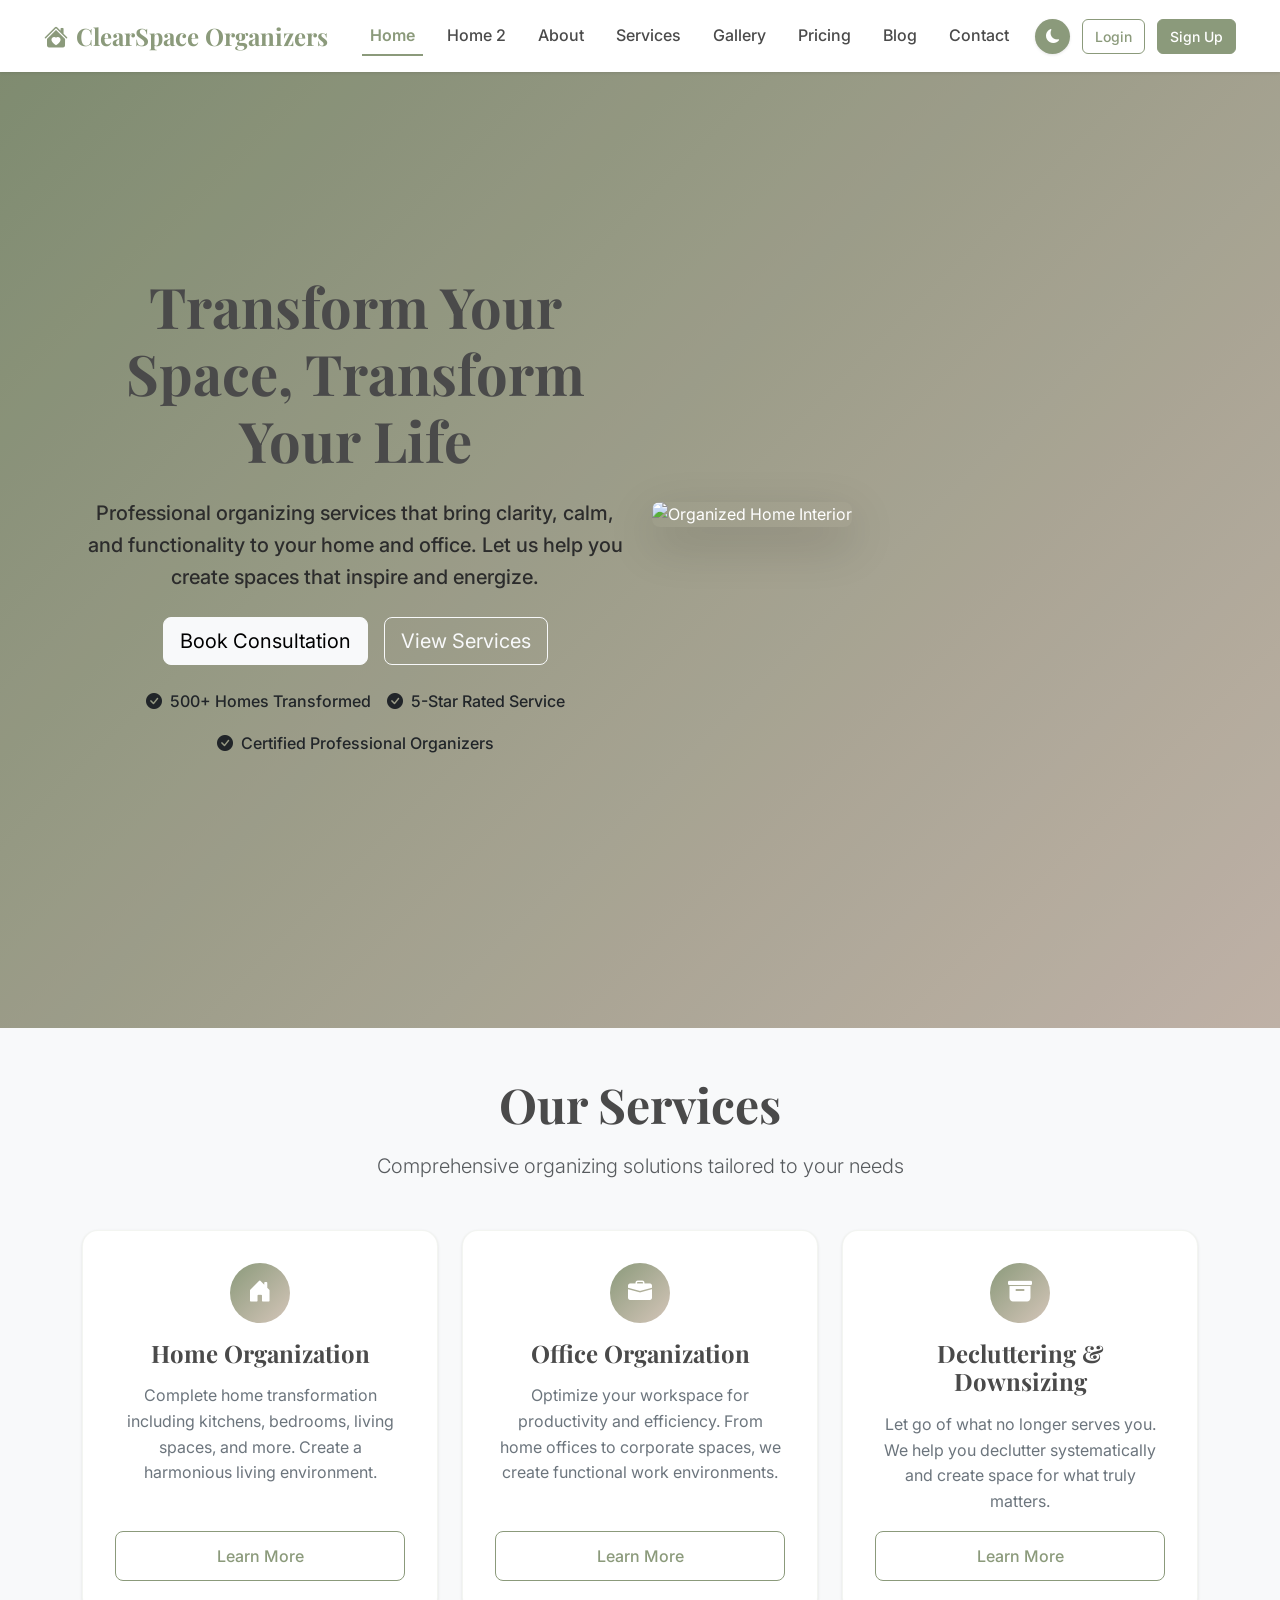
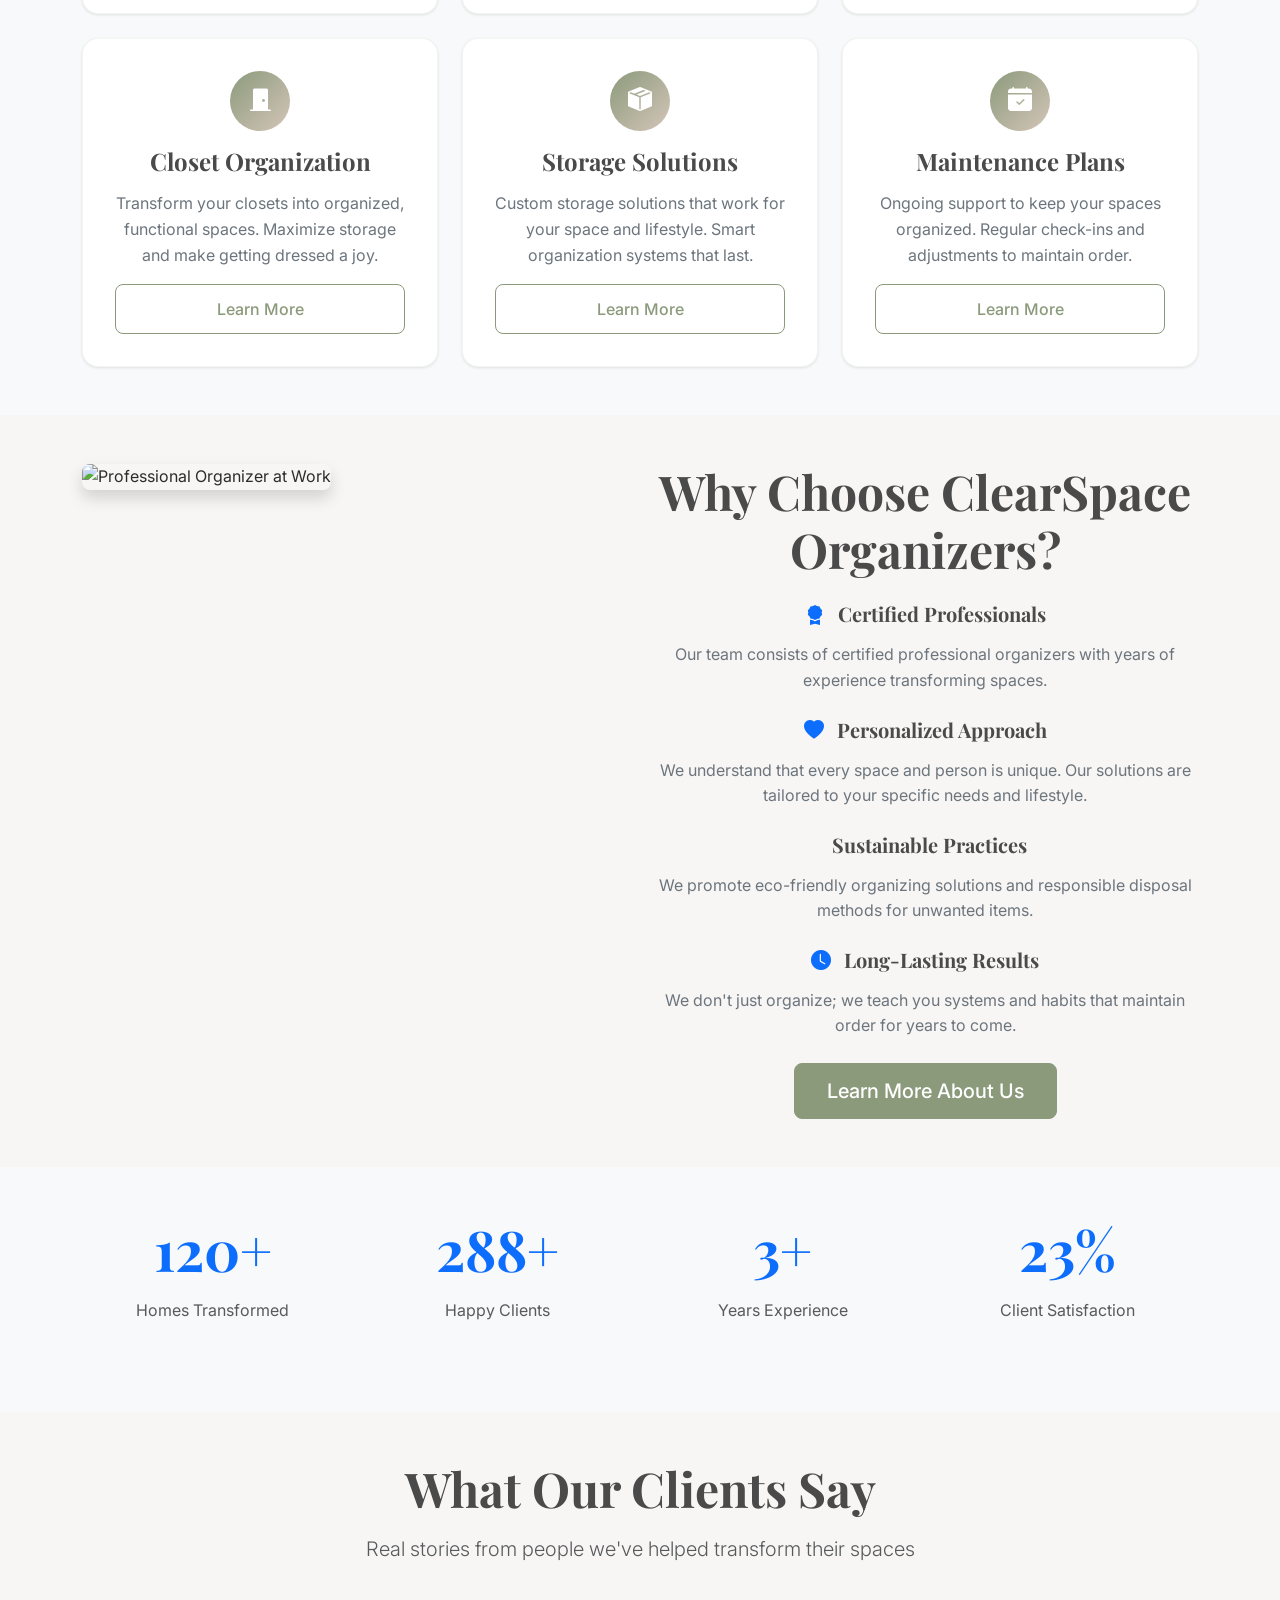
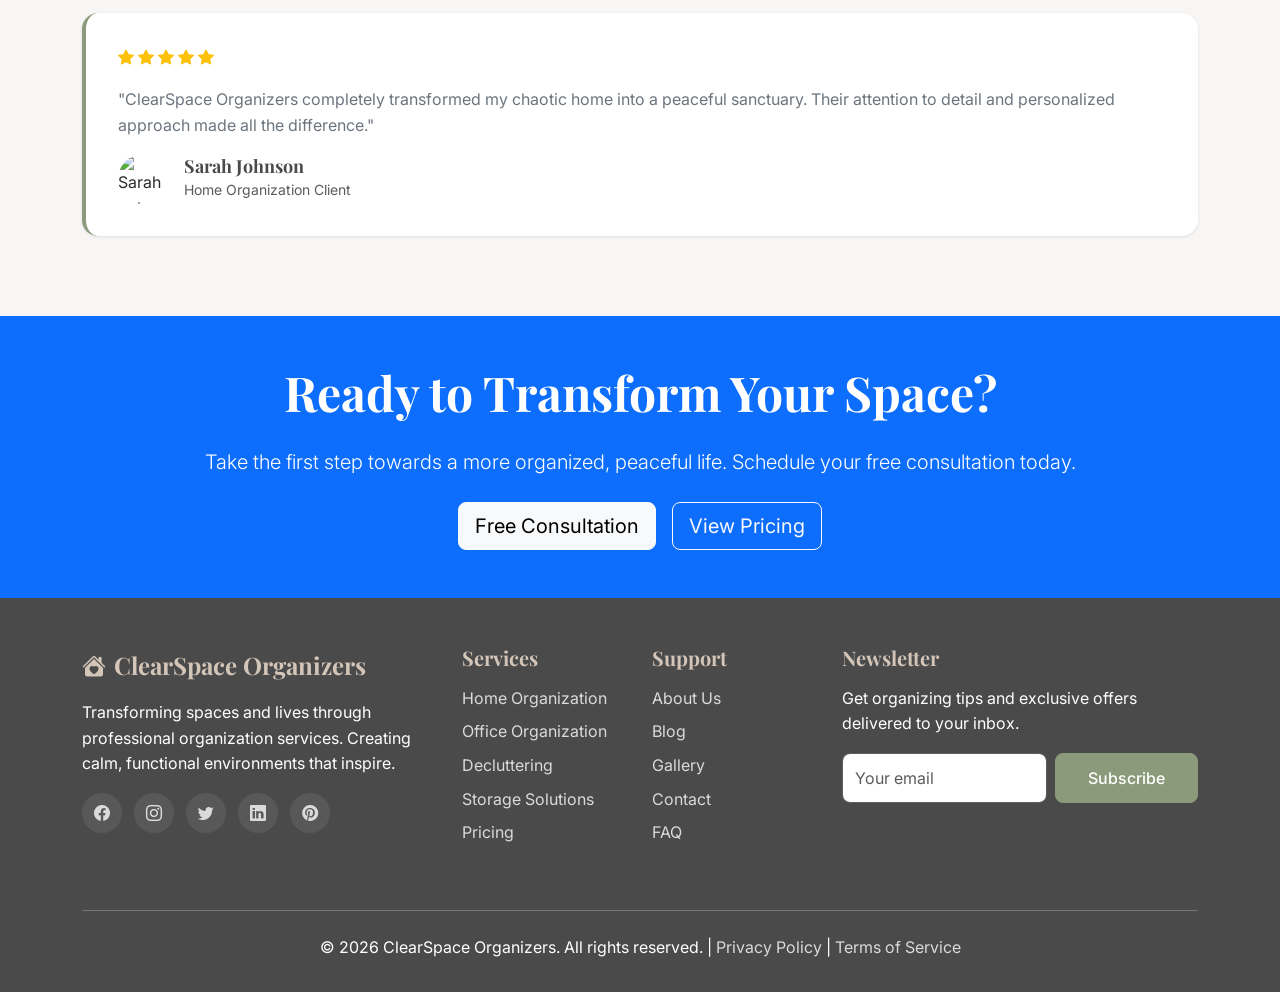
==== commit e50a411b: "Prepare for hosting on GitHub Pages" ====
--- a/index.html
+++ b/index.html
@@ -42,7 +42,7 @@
                     <span class="navbar-toggler-icon"></span>
                 </button>
                 <div class="collapse navbar-collapse" id="navbarNav">
-                    <ul class="navbar-nav me-auto">
+                    <ul class="navbar-nav mx-auto">
                         <li class="nav-item">
                             <a class="nav-link active" href="index.html">Home</a>
                         </li>
@@ -334,6 +334,48 @@
                                 <div>
                                     <h6 class="mb-0">Emily Rodriguez</h6>
                                     <small class="text-muted">Office Organization Client</small>
+                                </div>
+                            </div>
+                        </div>
+                    </div>
+                    <div class="testimonial-item">
+                        <div class="testimonial-card">
+                            <div class="rating mb-3">
+                                <i class="bi bi-star-fill"></i>
+                                <i class="bi bi-star-fill"></i>
+                                <i class="bi bi-star-fill"></i>
+                                <i class="bi bi-star-fill"></i>
+                                <i class="bi bi-star-fill"></i>
+                            </div>
+                            <p class="mb-3">"Our kitchen and pantry finally make sense. ClearSpace created a simple
+                                setup my whole family can maintain, and daily routines are now so much easier."</p>
+                            <div class="d-flex align-items-center">
+                                <img src="https://randomuser.me/api/portraits/women/28.jpg" alt="Jessica Patel"
+                                    class="rounded-circle me-3" width="50" height="50">
+                                <div>
+                                    <h6 class="mb-0">Jessica Patel</h6>
+                                    <small class="text-muted">Kitchen Organization Client</small>
+                                </div>
+                            </div>
+                        </div>
+                    </div>
+                    <div class="testimonial-item">
+                        <div class="testimonial-card">
+                            <div class="rating mb-3">
+                                <i class="bi bi-star-fill"></i>
+                                <i class="bi bi-star-fill"></i>
+                                <i class="bi bi-star-fill"></i>
+                                <i class="bi bi-star-fill"></i>
+                                <i class="bi bi-star-fill"></i>
+                            </div>
+                            <p class="mb-3">"I hired them before moving into a new apartment, and the unpacking plan
+                                they built saved me weeks of stress. Every room feels intentional and functional."</p>
+                            <div class="d-flex align-items-center">
+                                <img src="https://randomuser.me/api/portraits/men/76.jpg" alt="David Thompson"
+                                    class="rounded-circle me-3" width="50" height="50">
+                                <div>
+                                    <h6 class="mb-0">David Thompson</h6>
+                                    <small class="text-muted">Move-In Organization Client</small>
                                 </div>
                             </div>
                         </div>
@@ -422,4 +464,4 @@
     <script src="assets/js/main.js"></script>
 </body>
 
-</html>+</html>
--- a/assets/css/style.css
+++ b/assets/css/style.css
@@ -95,9 +95,30 @@
   color: #E0E0E0 !important;
 }
 
-body.dark .navbar-nav .nav-link:hover,
+body.dark .navbar-nav .nav-link:hover {
+  color: #9AAB8B !important;
+}
+
 body.dark .navbar-nav .nav-link.active {
   color: #9AAB8B !important;
+  font-weight: 600;
+  border-bottom: 2px solid #9AAB8B;
+  padding-bottom: 5px;
+}
+
+body.dark .navbar .btn-primary {
+  color: #FFFFFF !important;
+}
+
+body.dark .navbar .btn-outline-primary {
+  color: #E0E0E0 !important;
+  border-color: #9AAB8B;
+}
+
+body.dark .navbar .btn-outline-primary:hover {
+  color: #1E1E1E !important;
+  background-color: #9AAB8B;
+  border-color: #9AAB8B;
 }
 
 /* Dark Mode - Hero Section */
@@ -109,6 +130,16 @@
 body.dark .hero-section h1,
 body.dark .hero-section p {
   color: #FFFFFF !important;
+}
+
+body.dark .hero-section .btn-outline-light:hover {
+  color: #000000 !important;
+  background-color: #FFFFFF !important;
+  border-color: #FFFFFF !important;
+}
+
+body.dark .btn-primary:hover {
+  color: #000000 !important;
 }
 
 /* Dark Mode - Footer */
@@ -382,6 +413,7 @@
   background-color: var(--white-color) !important;
   box-shadow: var(--shadow-sm);
   transition: var(--transition);
+  padding: 0.75rem 0;
 }
 
 @media (min-width: 1200px) {
@@ -392,7 +424,7 @@
 
 .navbar-brand {
   font-family: var(--secondary-font);
-  font-size: 1.5rem;
+  font-size: 1.5rem !important;
   font-weight: 700;
   color: var(--primary-color) !important;
 }
@@ -405,7 +437,32 @@
   white-space: nowrap;
 }
 
+.navbar .d-flex.align-items-center {
+  gap: 0.75rem;
+}
+
+.navbar .d-flex.align-items-center .theme-toggle,
+.navbar .d-flex.align-items-center .btn {
+  margin-right: 0 !important;
+}
+
 @media (min-width: 992px) and (max-width: 1250px) {
+  .navbar .container {
+    position: relative;
+  }
+
+  .navbar-collapse {
+    justify-content: flex-end;
+  }
+
+  .navbar-nav.mx-auto {
+    position: absolute;
+    left: 50%;
+    top: 50%;
+    transform: translate(-50%, -50%);
+    margin: 0 !important;
+  }
+
   .navbar-nav .nav-link {
     margin: 0 0.1rem;
     font-size: 0.9rem;
@@ -414,9 +471,15 @@
   }
 }
 
-.navbar-nav .nav-link:hover,
+.navbar-nav .nav-link:hover {
+  color: var(--primary-color) !important;
+}
+
 .navbar-nav .nav-link.active {
   color: var(--primary-color) !important;
+  font-weight: 600;
+  border-bottom: 2px solid var(--primary-color);
+  padding-bottom: 5px;
 }
 
 /* ==================== CUSTOM COMPONENTS ==================== */
@@ -509,6 +572,15 @@
   background-color: var(--accent-color);
   color: var(--white-color);
   padding: var(--spacing-lg) 0 var(--spacing-md);
+}
+
+.footer p {
+  color: inherit;
+}
+
+.footer .navbar-brand {
+  color: #D4C5B9 !important;
+  opacity: 1;
 }
 
 .footer h5 {
@@ -573,7 +645,7 @@
 }
 
 .navbar .btn-primary {
-  margin-left: 0.5rem;
+  margin-left: 0;
 }
 
 /* ==================== BACK TO TOP ==================== */
@@ -994,6 +1066,35 @@
   }
 }
 
+@media (max-width: 360px) {
+  .navbar-toggler {
+    position: relative !important;
+    top: auto !important;
+    right: auto !important;
+    margin-top: 8px !important;
+    margin-bottom: 8px !important;
+    padding: 8px 12px !important;
+    border-radius: 8px !important;
+    border: 1px solid var(--primary-color) !important;
+    background-color: var(--white-color) !important;
+  }
+
+  .navbar-toggler-icon {
+    background-image: url("data:image/svg+xml,%3csvg xmlns='http://www.w3.org/2000/svg' viewBox='0 0 30 30'%3e%3cpath stroke='%238B9A7B' stroke-linecap='round' stroke-miterlimit='10' stroke-width='2' d='M4 7h22M4 15h22M4 23h22'/%3e%3c/svg%3e") !important;
+  }
+
+  .navbar {
+    padding: 8px 0 !important;
+  }
+
+  .navbar-brand {
+    font-size: 1.2rem !important;
+    margin-bottom: 5px !important;
+  }
+}
+
+
+
 /* ==================== RTL SUPPORT ==================== */
 [dir="rtl"] {
   direction: rtl;
@@ -1088,4 +1189,12 @@
   body.dark .input-group-text i {
     color: var(--white-color);
   }
-}+}
+
+/* ==================== MOBILE LAYOUT FIXES ==================== */
+@media (max-width: 991px) {
+  .hero-section {
+    padding-top: 130px;
+    /* Prevent H1 from going under navbar */
+  }
+}
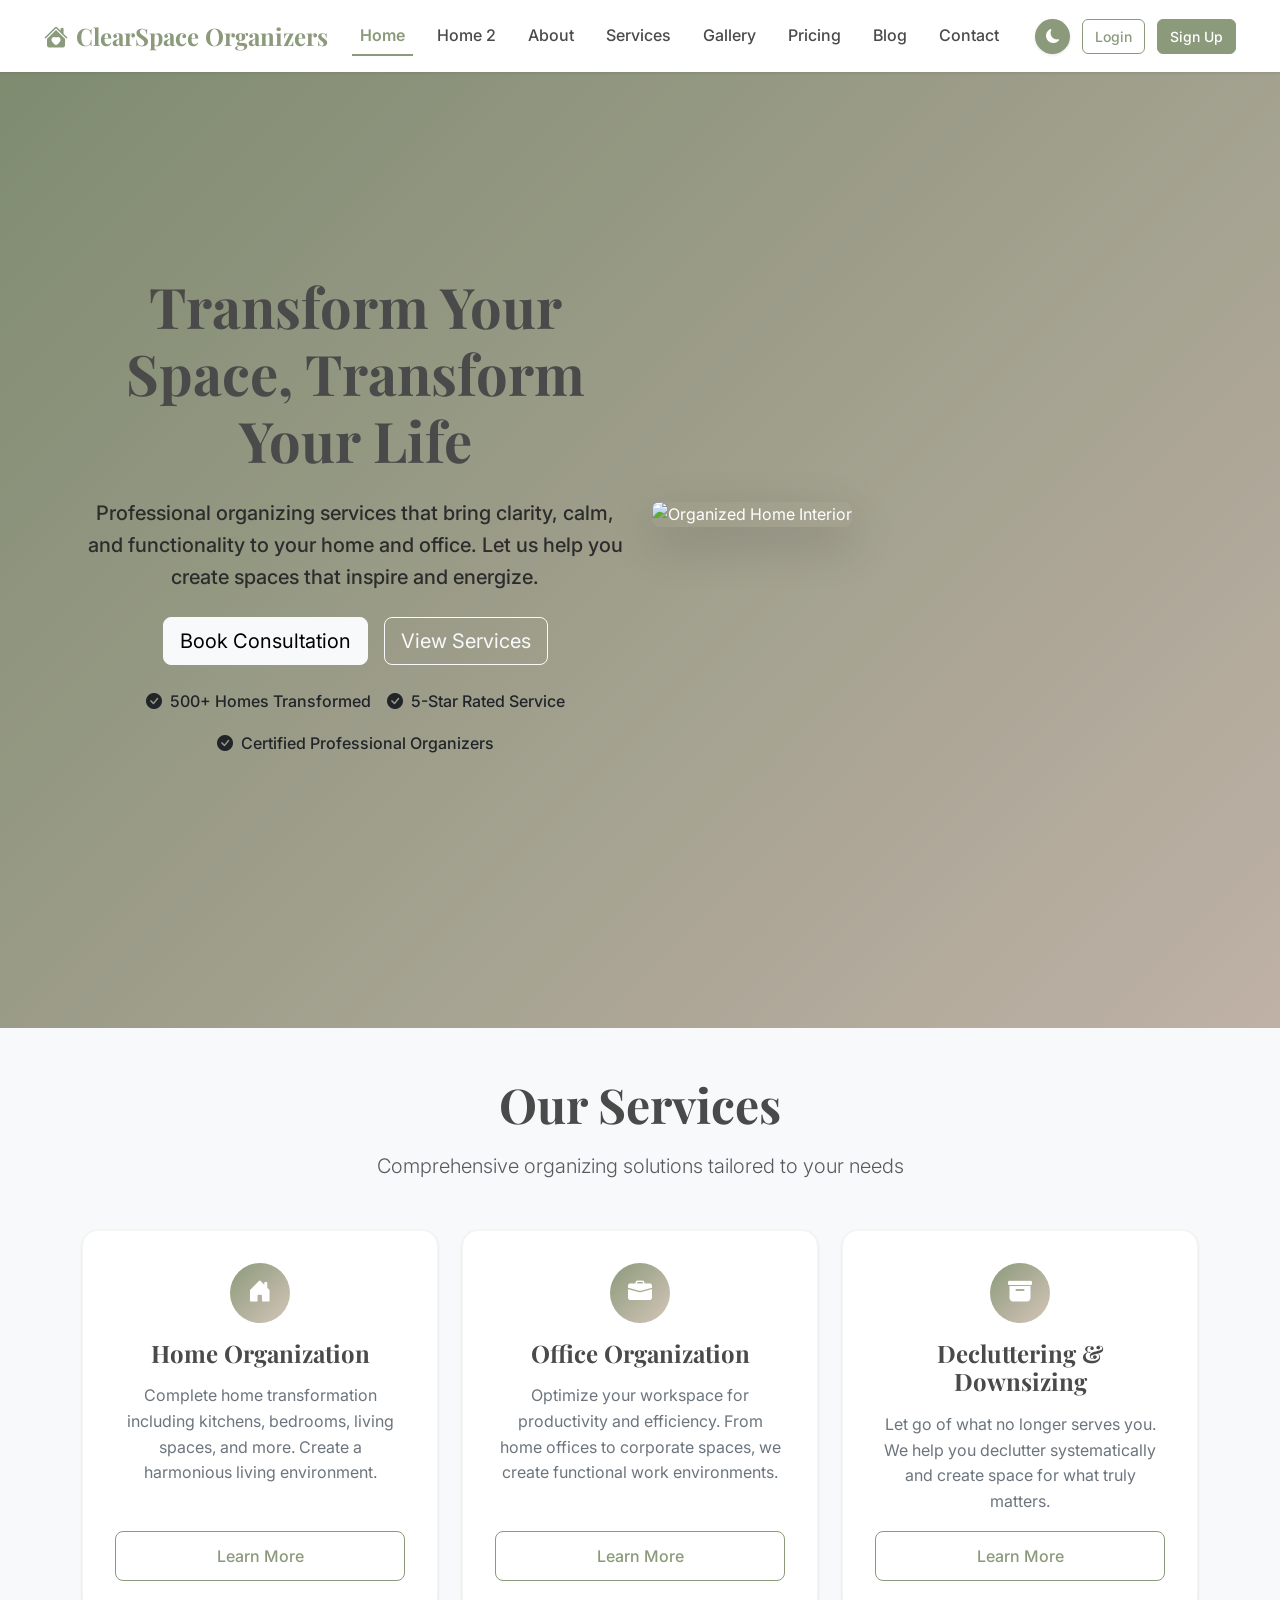
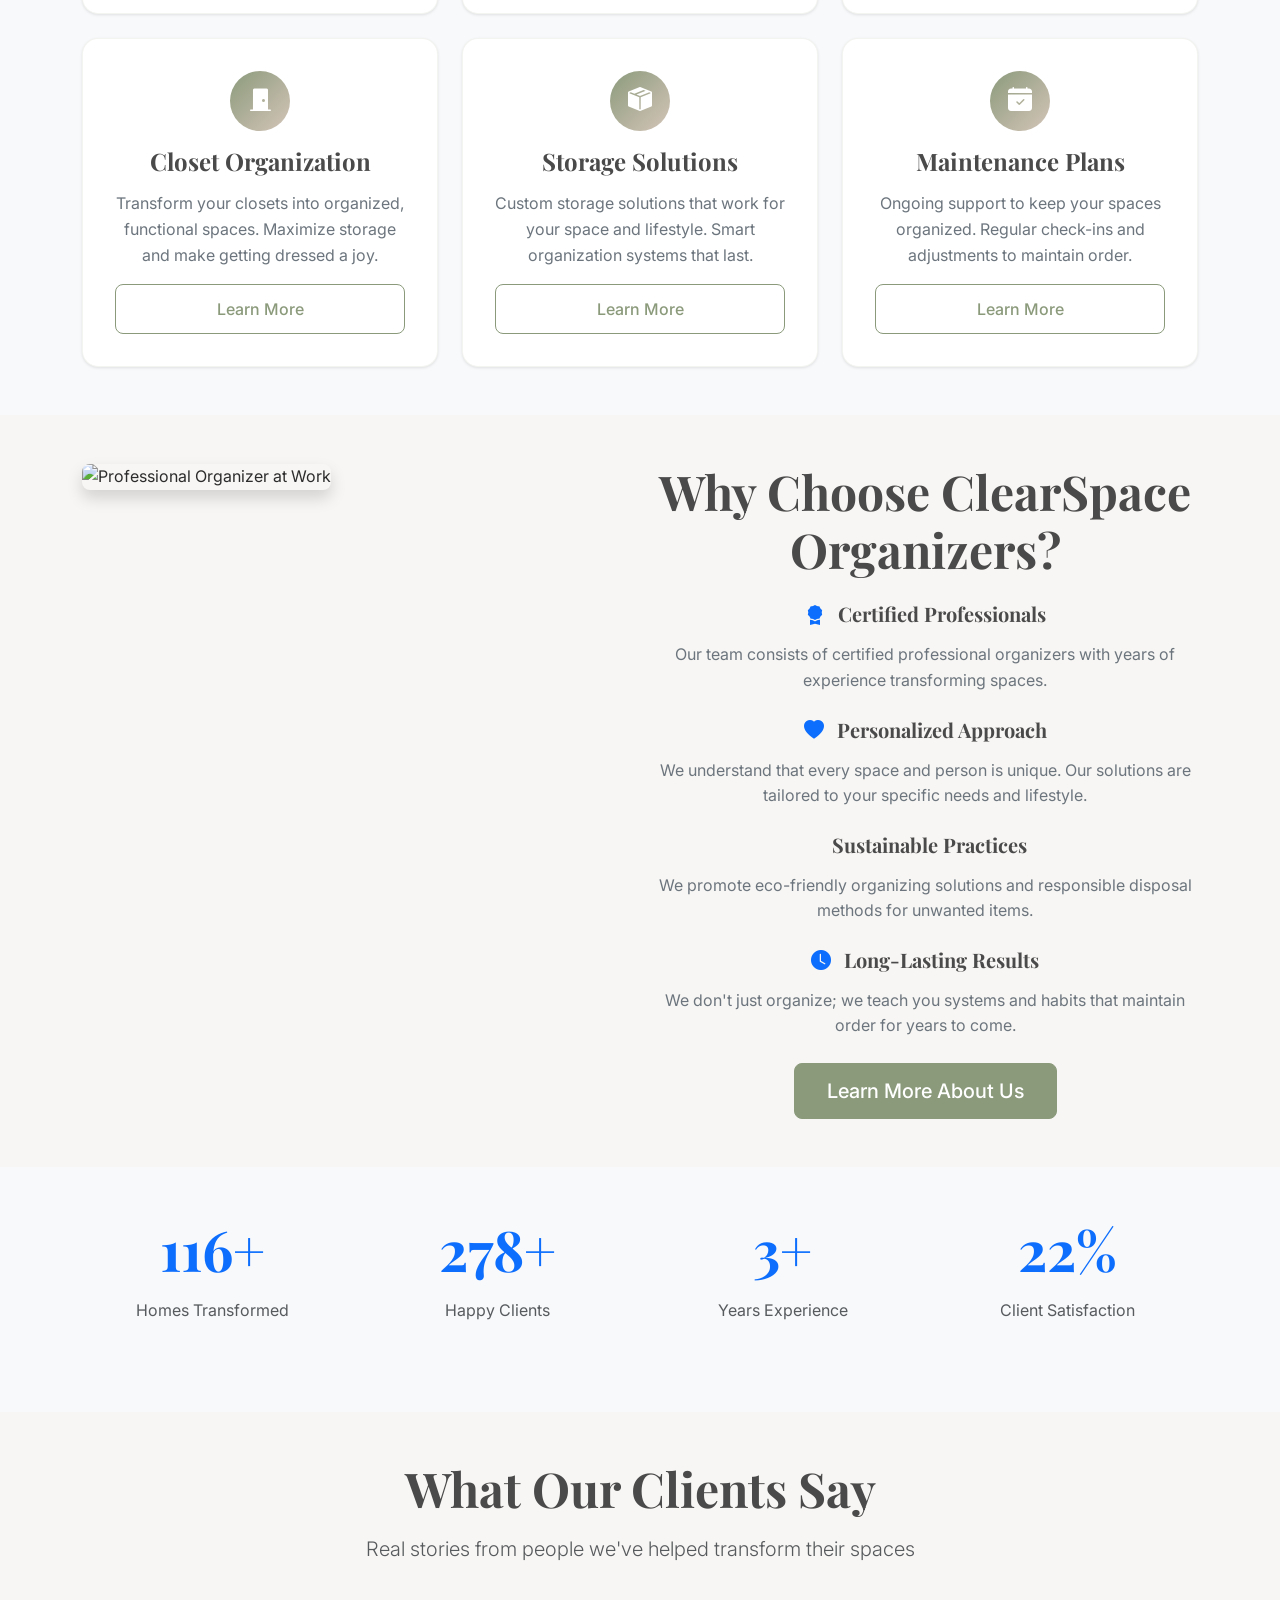
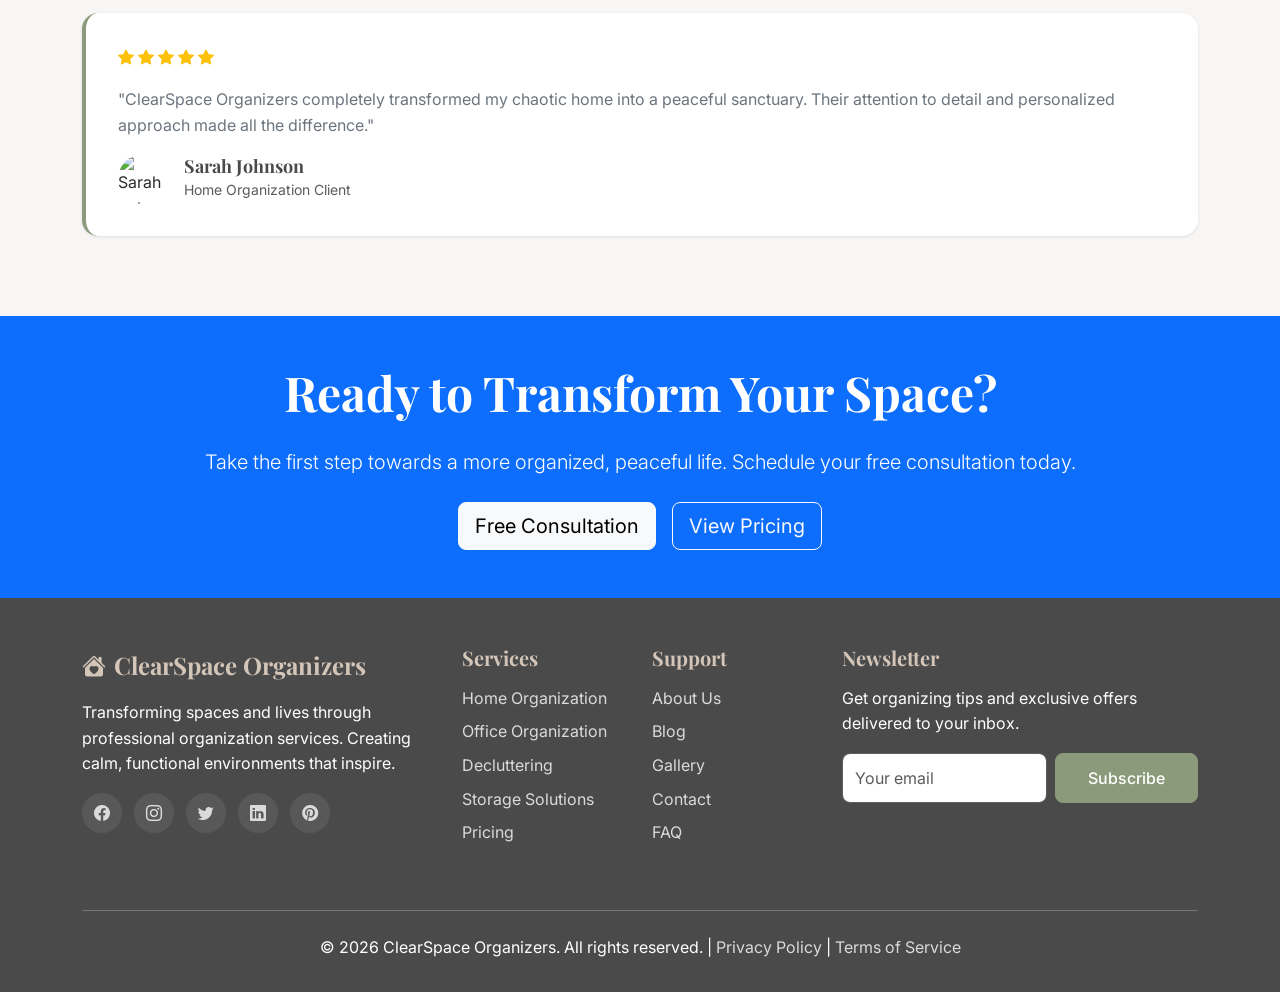
==== commit 6eb1d0dd: "Fix navbar collapse behavior at 1024x1366 across pages" ====
--- a/index.html
+++ b/index.html
@@ -32,7 +32,7 @@
 <body>
     <!-- Navigation -->
     <header>
-        <nav class="navbar navbar-expand-lg fixed-top">
+        <nav class="navbar navbar-expand-xl fixed-top">
             <div class="container">
                 <a class="navbar-brand" href="index.html">
                     <i class="bi bi-house-heart-fill me-2"></i>ClearSpace Organizers
@@ -42,7 +42,7 @@
                     <span class="navbar-toggler-icon"></span>
                 </button>
                 <div class="collapse navbar-collapse" id="navbarNav">
-                    <ul class="navbar-nav mx-auto">
+                    <ul class="navbar-nav me-auto">
                         <li class="nav-item">
                             <a class="nav-link active" href="index.html">Home</a>
                         </li>
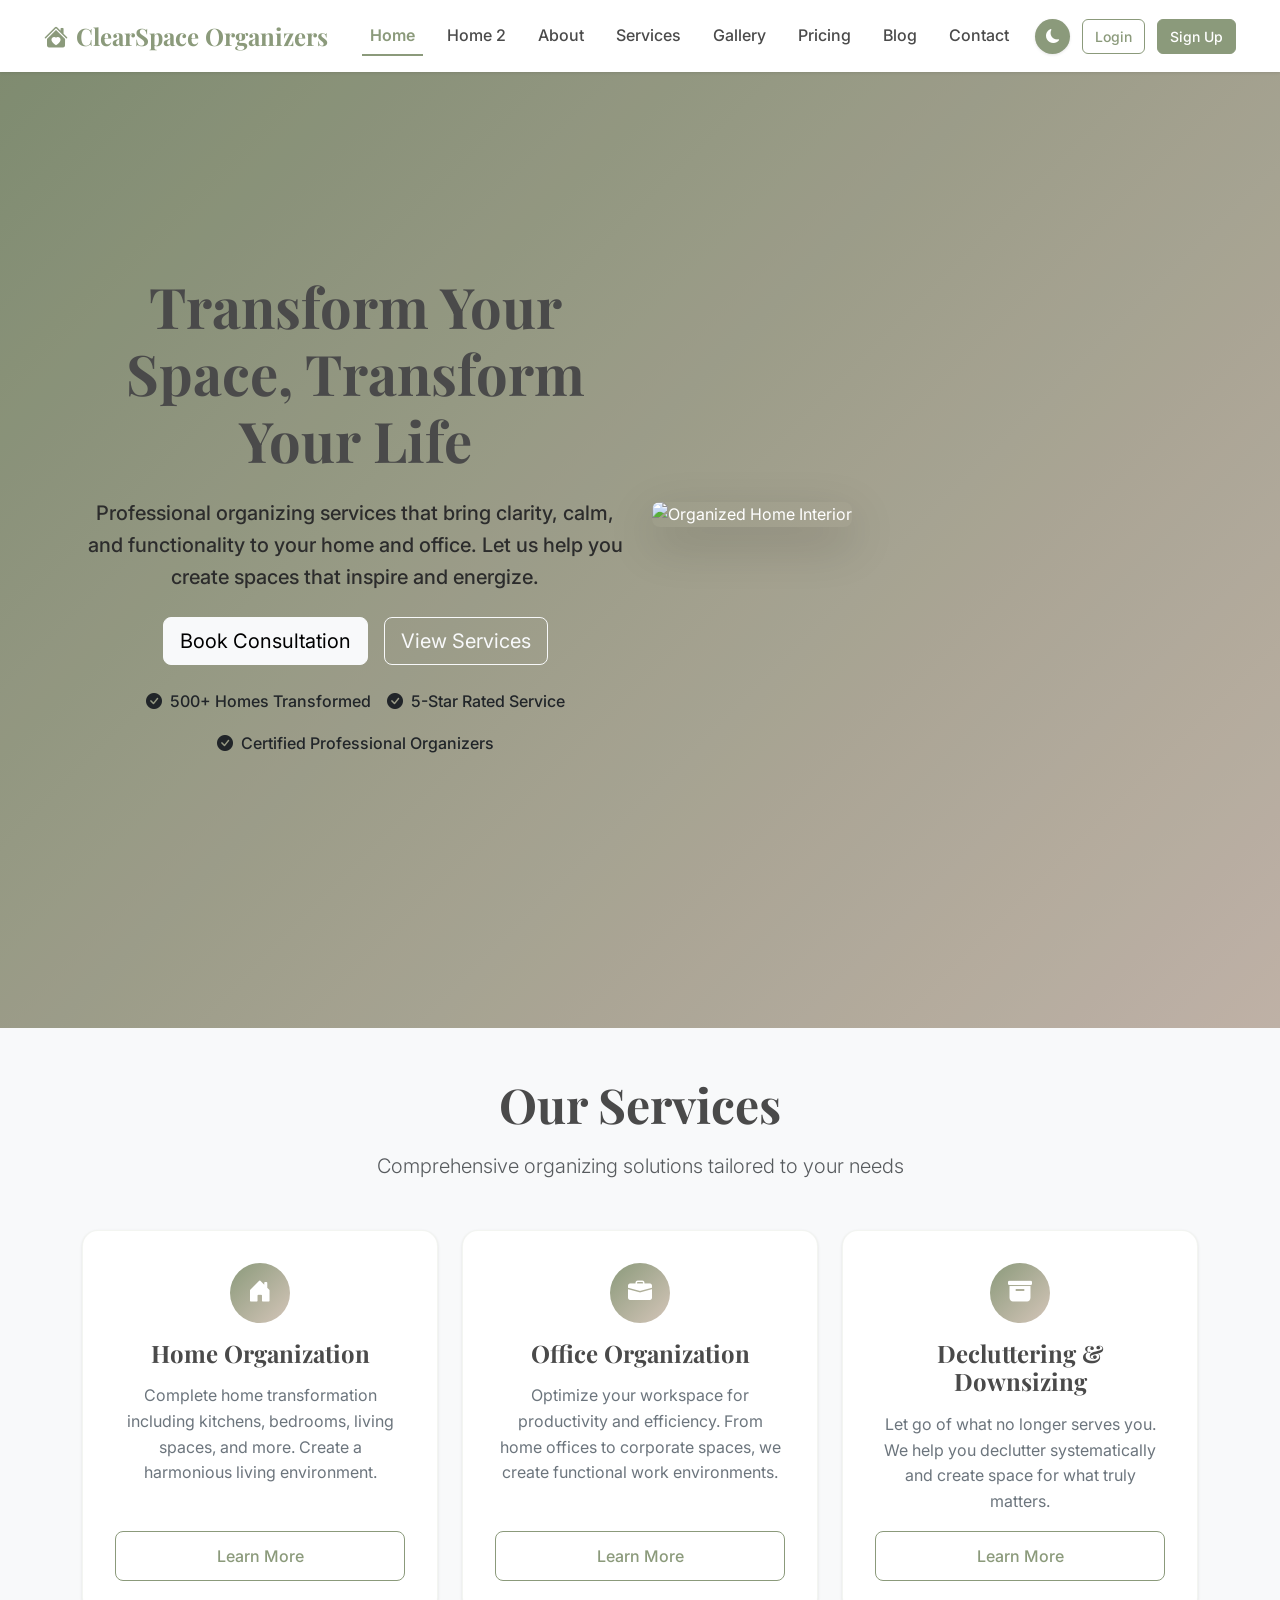
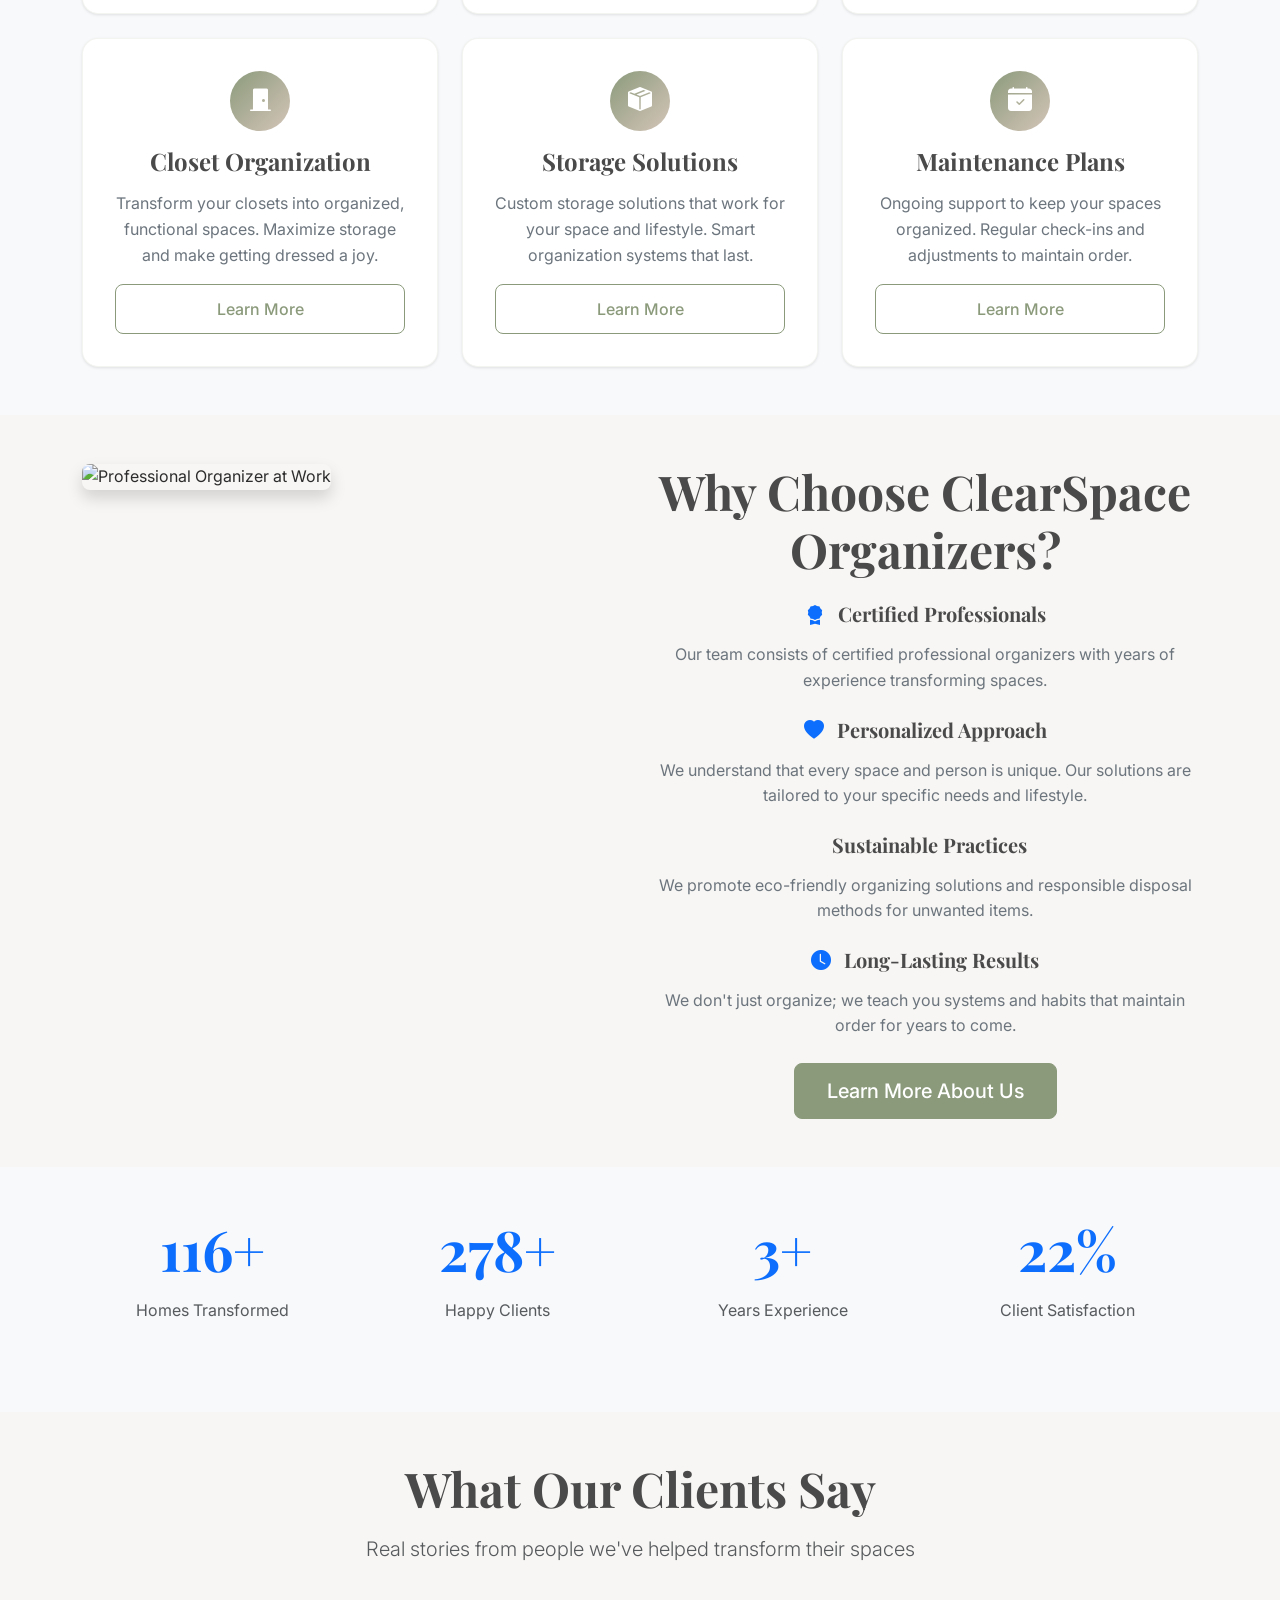
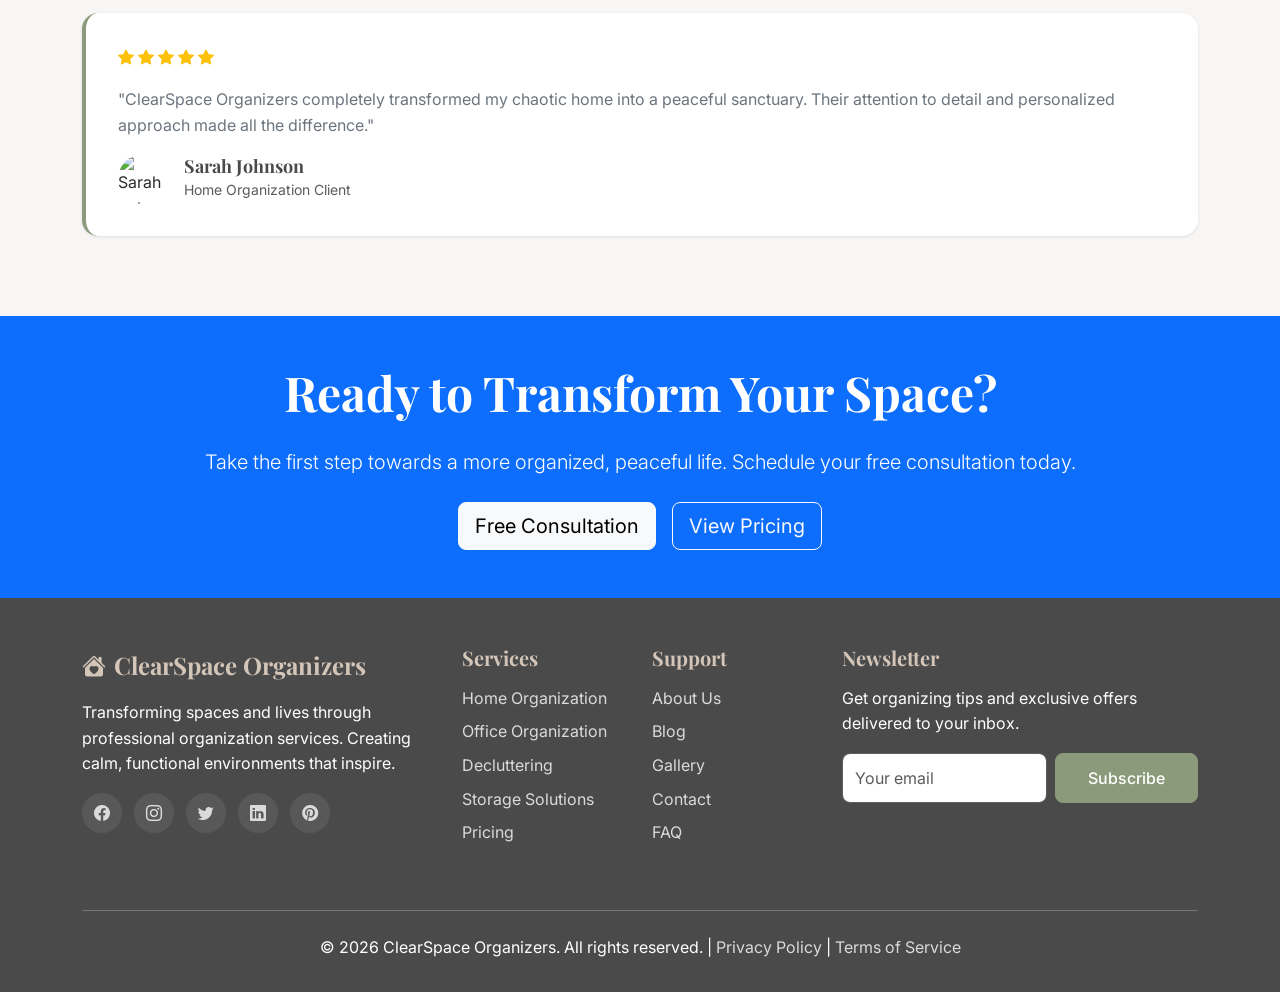
==== commit 13a8d487: "Fix: Center align all navbar menu links across all pages" ====
--- a/index.html
+++ b/index.html
@@ -42,7 +42,7 @@
                     <span class="navbar-toggler-icon"></span>
                 </button>
                 <div class="collapse navbar-collapse" id="navbarNav">
-                    <ul class="navbar-nav me-auto">
+                    <ul class="navbar-nav mx-auto">
                         <li class="nav-item">
                             <a class="nav-link active" href="index.html">Home</a>
                         </li>
